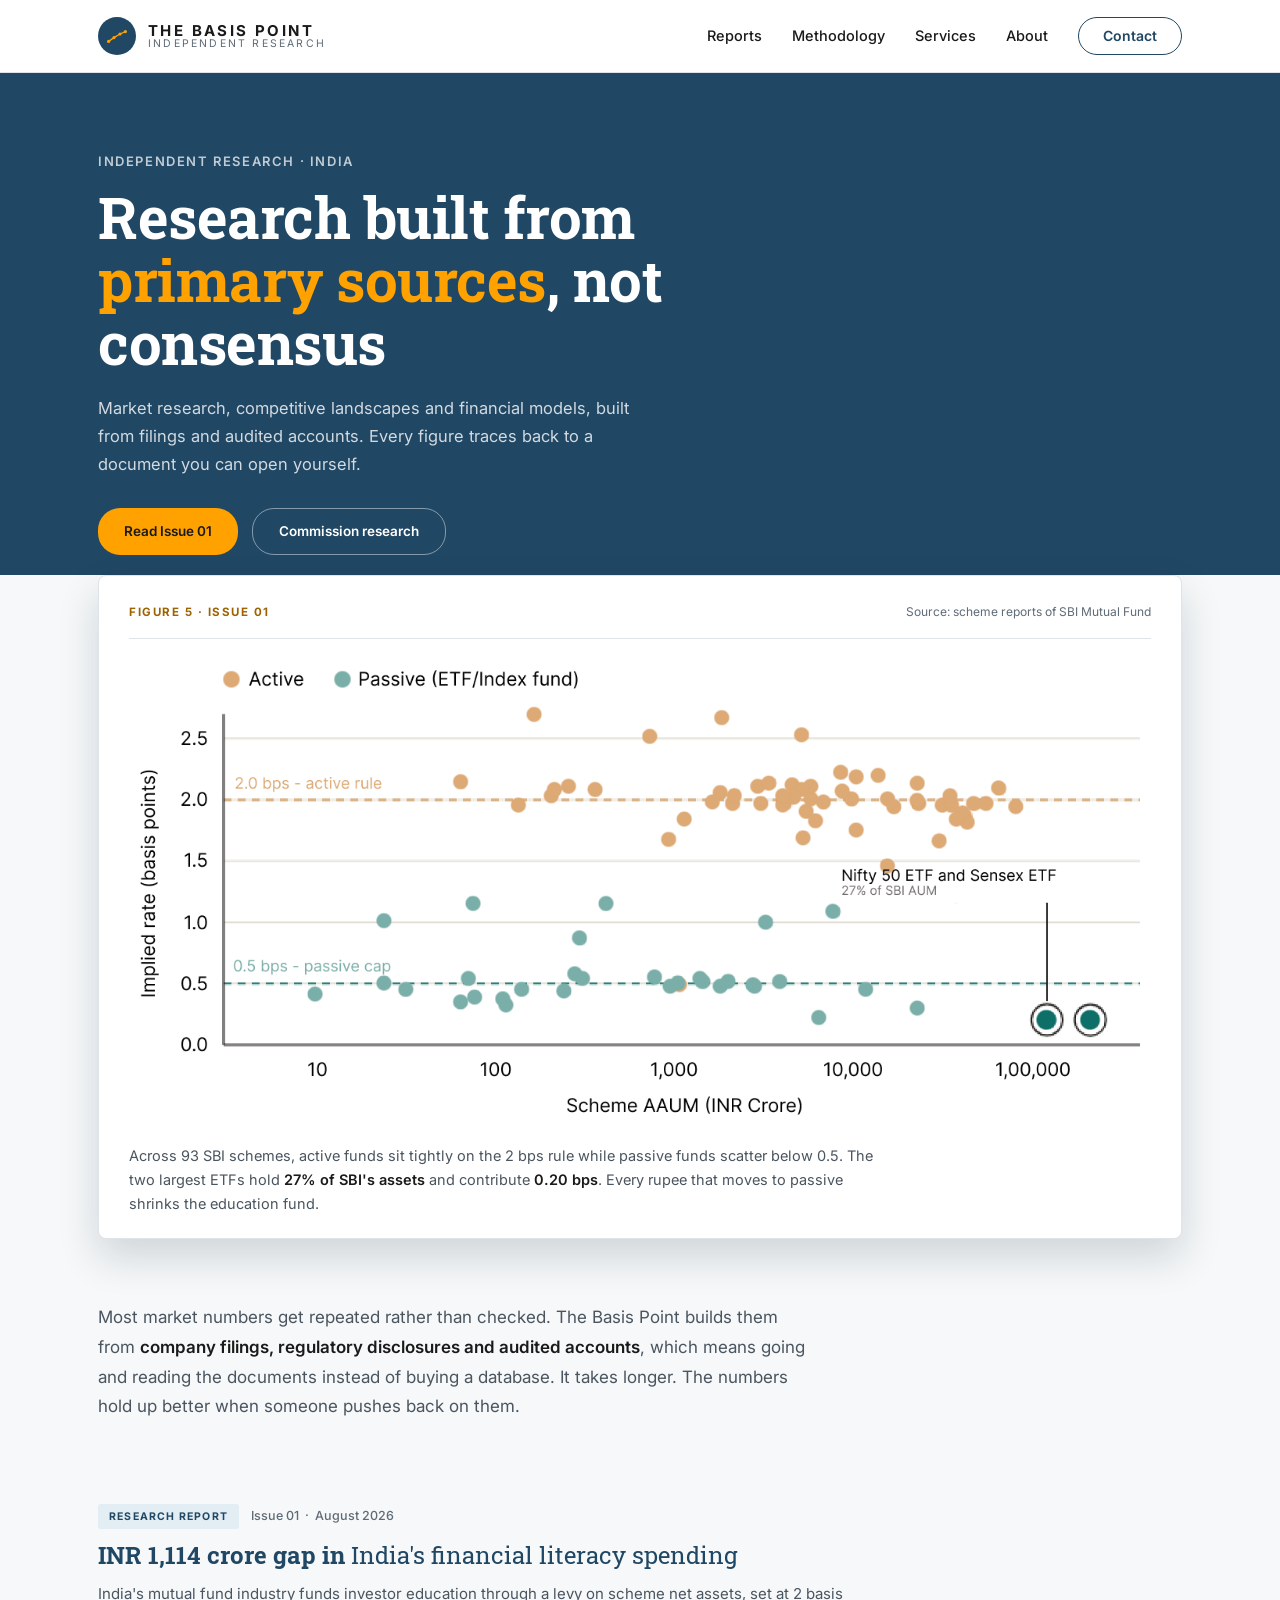
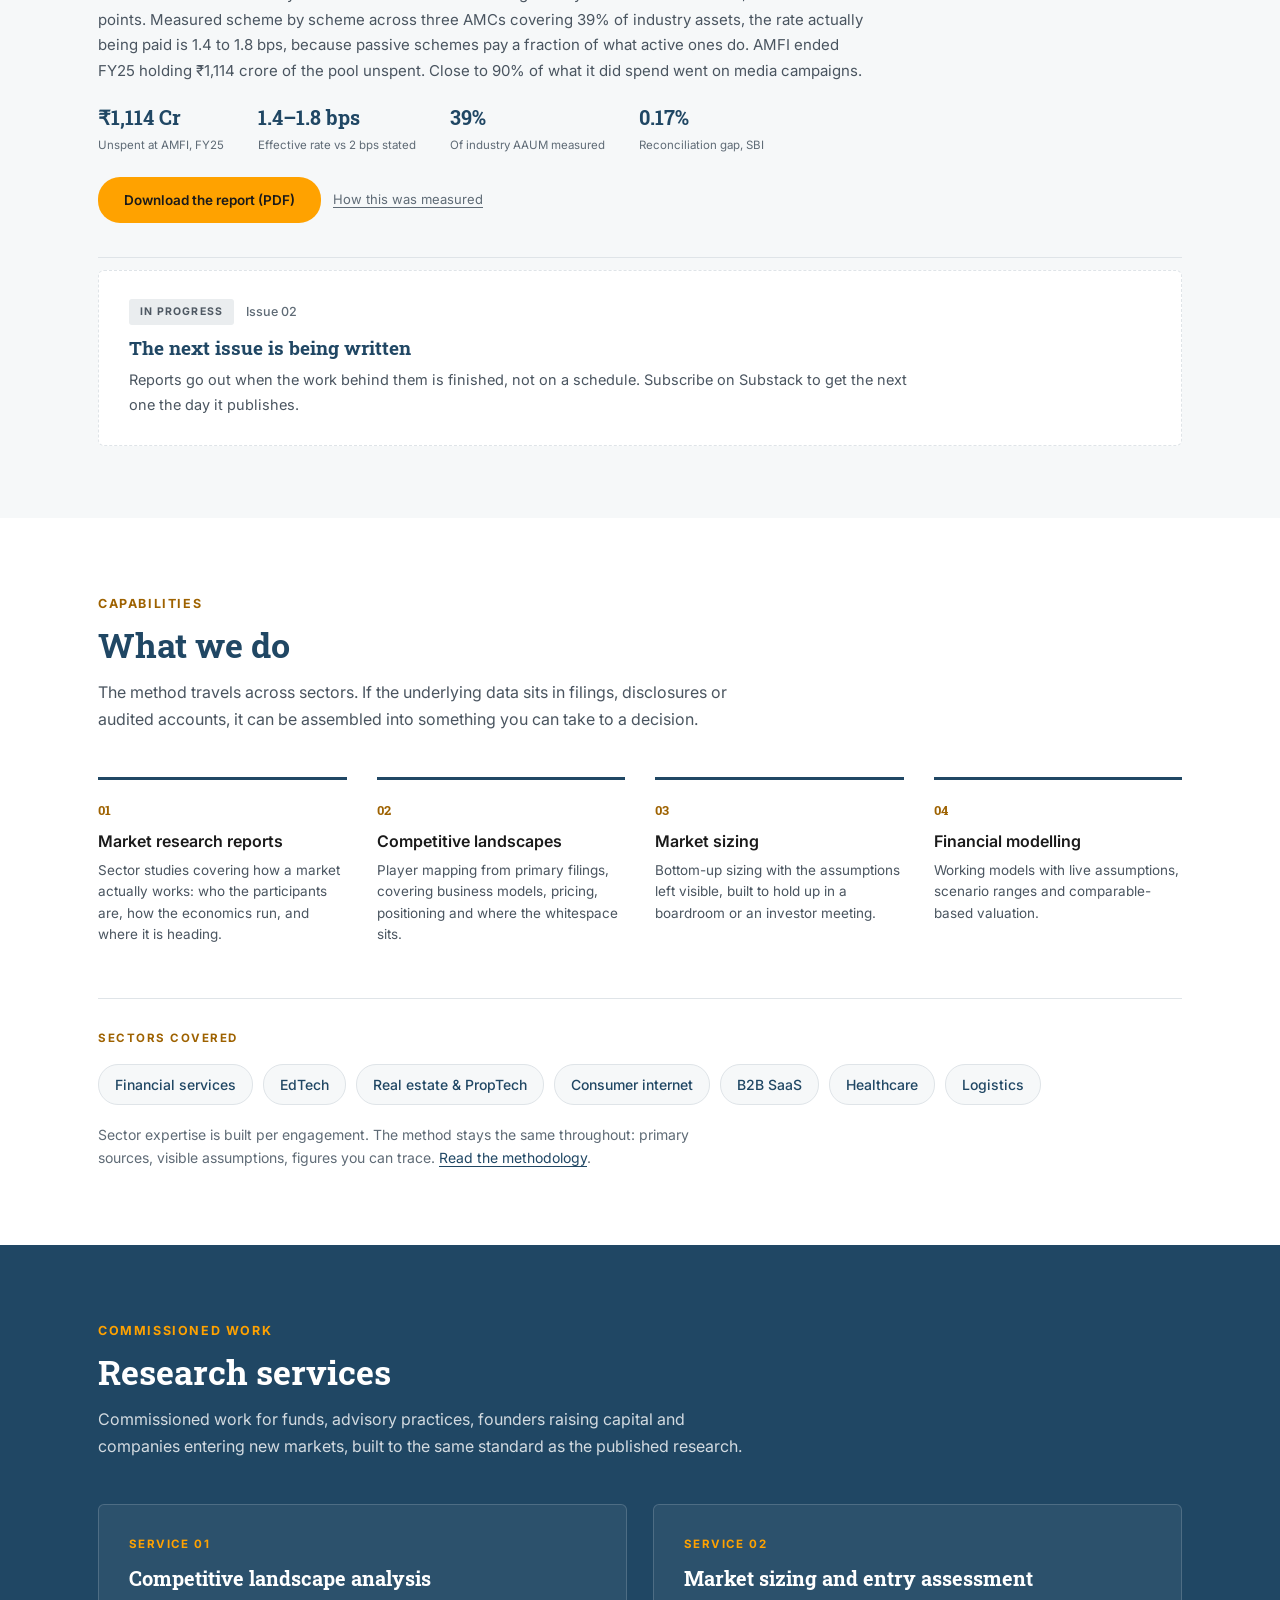
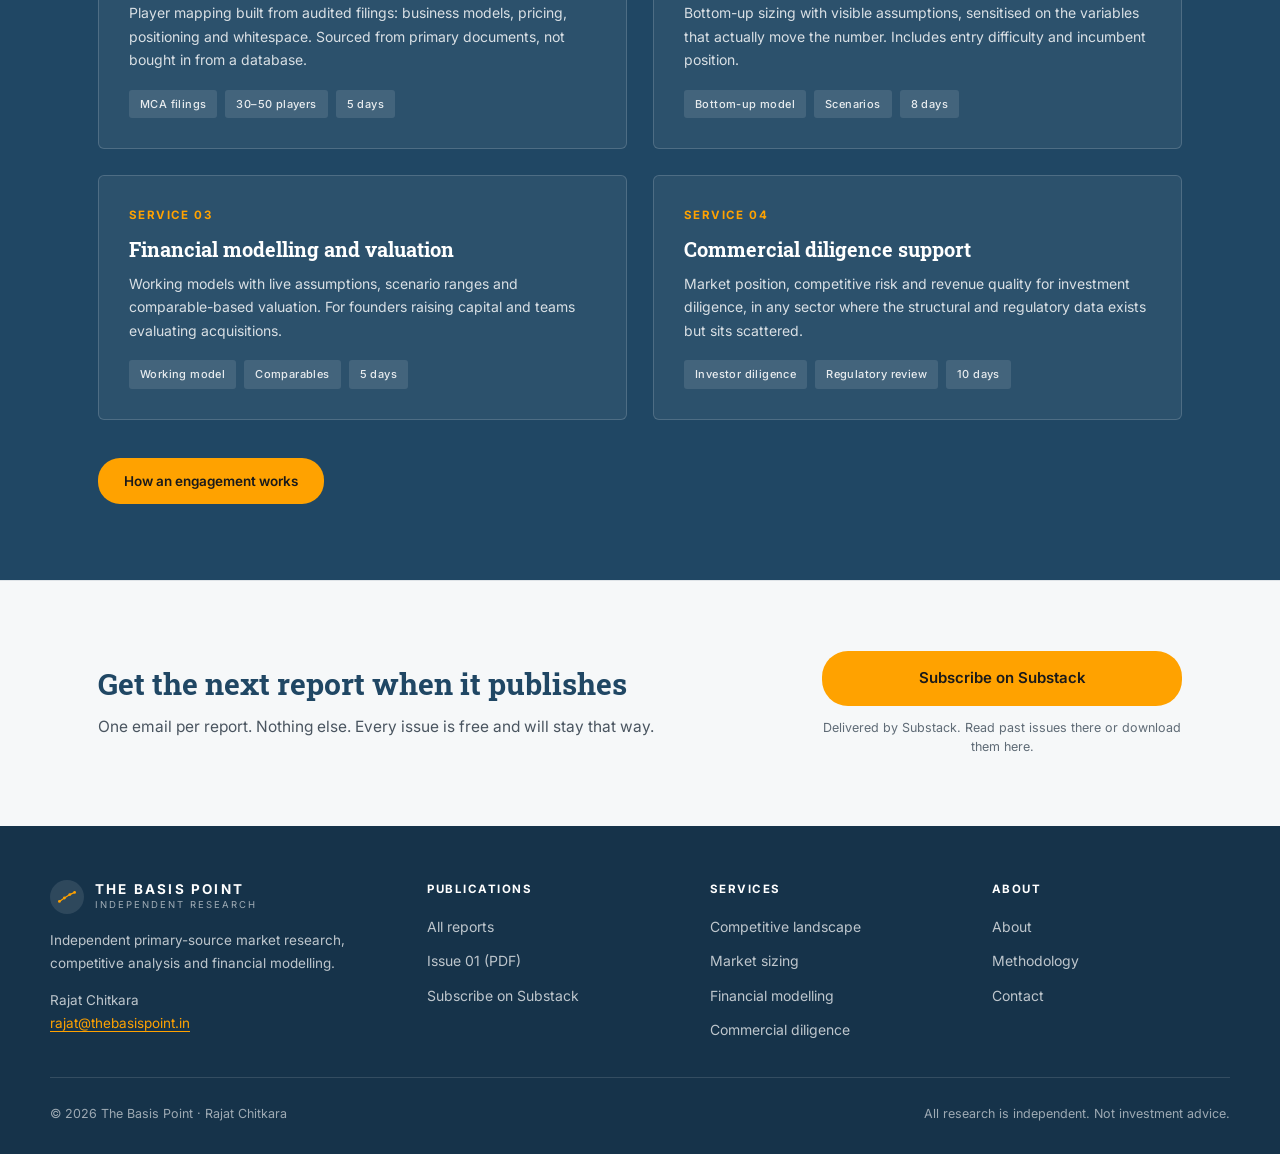
==== index.html @ 5ffddc2a "Lead with Figure 5, switch to rajat@, rewrite copy in a plainer voice Hero figure. Replaces the circ" ====
<!DOCTYPE html>
<html lang="en">
<head>
<meta charset="UTF-8">
<meta name="viewport" content="width=device-width, initial-scale=1.0">
<title>The Basis Point — Independent Market Research</title>
<meta name="description" content="Independent market research, competitive landscapes, market sizing and financial models built from company filings, regulatory disclosures and audited accounts, not syndicated databases.">
<link rel="canonical" href="https://thebasispoint.in/">

<!-- Open Graph / social preview -->
<meta property="og:type" content="website">
<meta property="og:site_name" content="The Basis Point">
<meta property="og:url" content="https://thebasispoint.in/">
<meta property="og:title" content="The Basis Point — Independent Market Research">
<meta property="og:description" content="Research built from primary sources, not consensus. Every figure traceable to a source document you can open yourself.">
<meta property="og:image" content="https://thebasispoint.in/assets/img/og-cover.png">
<meta property="og:image:width" content="1200">
<meta property="og:image:height" content="630">
<meta name="twitter:card" content="summary_large_image">
<meta name="twitter:title" content="The Basis Point — Independent Market Research">
<meta name="twitter:description" content="Research built from primary sources, not consensus.">
<meta name="twitter:image" content="https://thebasispoint.in/assets/img/og-cover.png">
<meta name="theme-color" content="#204764">

<link rel="icon" href="assets/img/favicon.svg" type="image/svg+xml">
<link rel="preconnect" href="https://fonts.googleapis.com">
<link rel="preconnect" href="https://fonts.gstatic.com" crossorigin>
<link href="https://fonts.googleapis.com/css2?family=Inter:wght@400;500;600;700&family=Roboto+Slab:wght@400;500;700&display=swap" rel="stylesheet">
<link rel="stylesheet" href="assets/css/site.css">
<noscript><style>
@media(max-width:820px){
  .nav-in{height:auto;flex-wrap:wrap;padding-top:10px;padding-bottom:10px}
  .nav-toggle{display:none}
  .nav-links{display:flex;position:static;width:100%;box-shadow:none;border-bottom:none;padding:4px 0 0}
}
</style></noscript>

<script type="application/ld+json">
{
  "@context": "https://schema.org",
  "@type": "Organization",
  "name": "The Basis Point",
  "url": "https://thebasispoint.in/",
  "logo": "https://thebasispoint.in/assets/img/favicon.svg",
  "description": "Independent primary-source market research, competitive analysis and financial modelling.",
  "email": "rajat@thebasispoint.in",
  "founder": { "@type": "Person", "name": "Rajat Chitkara" },
  "areaServed": "IN"
}
</script>
</head>
<body>

<a class="skip" href="#main">Skip to content</a>

<!-- ═══ NAV ═══ -->
<nav class="nav">
  <div class="nav-in">
    <a href="index.html" class="logo" aria-label="The Basis Point — home">
      <span class="logo-mark">
        <svg width="20" height="13" viewBox="0 0 20 13" aria-hidden="true" focusable="false">
          <circle cx="1.6" cy="11.4" r="1.6" fill="#FFA200"/>
          <circle cx="7" cy="7.6" r="1.6" fill="#FFA200"/>
          <circle cx="13" cy="4" r="1.6" fill="#FFA200"/>
          <circle cx="18.4" cy="1.6" r="1.6" fill="#FFA200"/>
          <path d="M1.6 11.4 L7 7.6 L13 4 L18.4 1.6" fill="none" stroke="#FFA200" stroke-width="1.3" stroke-linecap="round"/>
        </svg>
      </span>
      <span class="logo-txt">
        <span class="logo-t1">THE BASIS POINT</span>
        <span class="logo-t2">INDEPENDENT RESEARCH</span>
      </span>
    </a>
    <button class="nav-toggle" type="button" aria-expanded="false" aria-controls="nav-links">
      <span></span><span class="sr-only">Menu</span>
    </button>
    <div class="nav-links" id="nav-links">
      <a href="reports/">Reports</a>
      <a href="methodology.html">Methodology</a>
      <a href="services.html">Services</a>
      <a href="about.html">About</a>
      <a class="btn-contact" href="mailto:rajat@thebasispoint.in?subject=Enquiry%20—%20The%20Basis%20Point">Contact</a>
    </div>
  </div>
</nav>

<main id="main">

<!-- ═══ HERO ═══ -->
<section class="hero">
  <div class="hero-in">
    <div class="hero-copy">
      <p class="hero-kicker">Independent Research &middot; India</p>
      <h1 class="hero-h1">Research built from <span class="amber">primary sources</span>, not consensus</h1>
      <p class="hero-sub">
        Market research, competitive landscapes and financial models, built from filings and
        audited accounts. Every figure traces back to a document you can open yourself.
      </p>
      <div class="hero-cta">
        <a class="btn-amber" href="reports/">Read Issue 01</a>
        <a class="btn-ghost" href="services.html">Commission research</a>
      </div>
    </div>
  </div>
</section>

<!-- ═══ HERO FIGURE — Figure 5 from Issue 01 ═══ -->
<section class="hero-fig">
  <div class="hero-fig-in">
    <figure class="figcard">
      <div class="figcard-top">
        <span class="figcard-lbl">Figure 5 &middot; Issue 01</span>
        <span class="figcard-src">Source: scheme reports of SBI Mutual Fund</span>
      </div>
      <div class="figcard-img">
        <img src="assets/img/fig-active-vs-passive.png"
             alt="Scatter plot of 93 SBI schemes. Active funds cluster on the 2 basis point rule. Passive funds sit below 0.5, and the two largest ETFs sit near 0.2."
             width="1307" height="598" loading="eager">
      </div>
      <p class="figcard-hint">Scroll the chart sideways to see all 93 schemes.</p>
      <figcaption class="figcard-cap">
        Across 93 SBI schemes, active funds sit tightly on the 2 bps rule while passive funds
        scatter below 0.5. The two largest ETFs hold <strong>27% of SBI's assets</strong> and
        contribute <strong>0.20 bps</strong>. Every rupee that moves to passive shrinks the
        education fund.
      </figcaption>
    </figure>
  </div>
</section>

<!-- ═══ INTRO ═══ -->
<section class="intro">
  <div class="wrap">
    <p class="intro-p">
      Most market numbers get repeated rather than checked. The Basis Point builds them from
      <strong>company filings, regulatory disclosures and audited accounts</strong>, which means
      going and reading the documents instead of buying a database. It takes longer. The numbers
      hold up better when someone pushes back on them.
    </p>
  </div>
</section>

<!-- ═══ PUBLICATIONS ═══ -->
<section class="pubs" id="reports">
  <div class="wrap">

    <article class="pub">
      <div class="pub-meta">
        <span class="pill pill-report">RESEARCH REPORT</span>
        <span class="pub-date">Issue 01 &nbsp;·&nbsp; August 2026</span>
      </div>
      <h2 class="pub-h">INR 1,114 crore gap in <span class="light">India's financial literacy spending</span></h2>
      <p class="pub-p">
        India's mutual fund industry funds investor education through a levy on scheme net assets,
        set at 2 basis points. Measured scheme by scheme across three AMCs covering 39% of industry
        assets, the rate actually being paid is 1.4 to 1.8 bps, because passive schemes pay a
        fraction of what active ones do. AMFI ended FY25 holding ₹1,114 crore of the pool unspent.
        Close to 90% of what it did spend went on media campaigns.
      </p>
      <div class="pub-stats">
        <div class="ps"><span class="ps-v">₹1,114 Cr</span><span class="ps-l">Unspent at AMFI, FY25</span></div>
        <div class="ps"><span class="ps-v">1.4–1.8 bps</span><span class="ps-l">Effective rate vs 2 bps stated</span></div>
        <div class="ps"><span class="ps-v">39%</span><span class="ps-l">Of industry AAUM measured</span></div>
        <div class="ps"><span class="ps-v">0.17%</span><span class="ps-l">Reconciliation gap, SBI</span></div>
      </div>
      <div class="pub-actions">
        <a class="btn-amber" href="reports/issue-01-financial-literacy-gap.pdf" download>Download the report (PDF)</a>
        <a class="pub-note" href="methodology.html" style="text-decoration:underline;text-underline-offset:3px">How this was measured</a>
      </div>
    </article>

    <div class="pub-next">
      <div class="pub-meta">
        <span class="pill pill-soon">IN PROGRESS</span>
        <span class="pub-date">Issue 02</span>
      </div>
      <h2 class="pub-h">The next issue is being written</h2>
      <p class="pub-p">
        Reports go out when the work behind them is finished, not on a schedule.
        Subscribe on Substack to get the next one the day it publishes.
      </p>
    </div>

  </div>
</section>

<!-- ═══ WHAT WE DO ═══ -->
<section class="expertise" id="expertise">
  <div class="sec-head">
    <p class="sec-kicker">Capabilities</p>
    <h2 class="sec-h2">What we do</h2>
    <p class="sec-sub">
      The method travels across sectors. If the underlying data sits in filings, disclosures or
      audited accounts, it can be assembled into something you can take to a decision.
    </p>
  </div>
  <div class="exp-grid">
    <div class="exp">
      <p class="exp-n">01</p>
      <h3 class="exp-h">Market research reports</h3>
      <p class="exp-p">Sector studies covering how a market actually works: who the participants are, how the economics run, and where it is heading.</p>
    </div>
    <div class="exp">
      <p class="exp-n">02</p>
      <h3 class="exp-h">Competitive landscapes</h3>
      <p class="exp-p">Player mapping from primary filings, covering business models, pricing, positioning and where the whitespace sits.</p>
    </div>
    <div class="exp">
      <p class="exp-n">03</p>
      <h3 class="exp-h">Market sizing</h3>
      <p class="exp-p">Bottom-up sizing with the assumptions left visible, built to hold up in a boardroom or an investor meeting.</p>
    </div>
    <div class="exp">
      <p class="exp-n">04</p>
      <h3 class="exp-h">Financial modelling</h3>
      <p class="exp-p">Working models with live assumptions, scenario ranges and comparable-based valuation.</p>
    </div>
  </div>

  <div class="sectors">
    <div class="sectors-in">
      <p class="sectors-lbl">Sectors covered</p>
      <div class="sectors-list">
        <span>Financial services</span>
        <span>EdTech</span>
        <span>Real estate &amp; PropTech</span>
        <span>Consumer internet</span>
        <span>B2B SaaS</span>
        <span>Healthcare</span>
        <span>Logistics</span>
      </div>
      <p class="sectors-note">
        Sector expertise is built per engagement. The method stays the same throughout:
        primary sources, visible assumptions, figures you can trace.
        <a href="methodology.html" style="color:var(--navy);text-decoration:underline;text-underline-offset:3px">Read the methodology</a>.
      </p>
    </div>
  </div>
</section>

<!-- ═══ SERVICES ═══ -->
<section class="services" id="services">
  <div class="sec-head">
    <p class="sec-kicker">Commissioned Work</p>
    <h2 class="sec-h2">Research services</h2>
    <p class="sec-sub">
      Commissioned work for funds, advisory practices, founders raising capital and companies
      entering new markets, built to the same standard as the published research.
    </p>
  </div>
  <div class="srv-grid">

    <div class="srv">
      <p class="srv-n">SERVICE 01</p>
      <h3 class="srv-h">Competitive landscape analysis</h3>
      <p class="srv-p">Player mapping built from audited filings: business models, pricing, positioning and whitespace. Sourced from primary documents, not bought in from a database.</p>
      <div class="srv-tags"><span class="stag">MCA filings</span><span class="stag">30–50 players</span><span class="stag">5 days</span></div>
    </div>

    <div class="srv">
      <p class="srv-n">SERVICE 02</p>
      <h3 class="srv-h">Market sizing and entry assessment</h3>
      <p class="srv-p">Bottom-up sizing with visible assumptions, sensitised on the variables that actually move the number. Includes entry difficulty and incumbent position.</p>
      <div class="srv-tags"><span class="stag">Bottom-up model</span><span class="stag">Scenarios</span><span class="stag">8 days</span></div>
    </div>

    <div class="srv">
      <p class="srv-n">SERVICE 03</p>
      <h3 class="srv-h">Financial modelling and valuation</h3>
      <p class="srv-p">Working models with live assumptions, scenario ranges and comparable-based valuation. For founders raising capital and teams evaluating acquisitions.</p>
      <div class="srv-tags"><span class="stag">Working model</span><span class="stag">Comparables</span><span class="stag">5 days</span></div>
    </div>

    <div class="srv">
      <p class="srv-n">SERVICE 04</p>
      <h3 class="srv-h">Commercial diligence support</h3>
      <p class="srv-p">Market position, competitive risk and revenue quality for investment diligence, in any sector where the structural and regulatory data exists but sits scattered.</p>
      <div class="srv-tags"><span class="stag">Investor diligence</span><span class="stag">Regulatory review</span><span class="stag">10 days</span></div>
    </div>

  </div>
  <div class="sec-head" style="margin-top:38px">
    <a class="btn-amber" href="services.html">How an engagement works</a>
  </div>
</section>

<!-- ═══ CTA ═══ -->
<section class="cta" id="subscribe">
  <div class="cta-in">
    <div>
      <h2 class="cta-h">Get the next report when it publishes</h2>
      <p class="cta-p">
        One email per report. Nothing else. Every issue is free and will stay that way.
      </p>
    </div>
    <div class="cta-box">
      <a class="btn-amber" href="https://substack.com/@rajat426302" target="_blank" rel="noopener">Subscribe on Substack</a>
      <p class="cta-note">Delivered by Substack. Read past issues there or download them here.</p>
    </div>
  </div>
</section>

</main>

<!-- ═══ FOOTER ═══ -->
<footer>
  <div class="ft-in">
    <div class="ft-top">
      <div>
        <div class="ft-logo">
          <span class="ft-mark">
            <svg width="18" height="12" viewBox="0 0 18 12" aria-hidden="true" focusable="false">
              <circle cx="1.4" cy="10.4" r="1.4" fill="#FFA200"/>
              <circle cx="6.4" cy="7" r="1.4" fill="#FFA200"/>
              <circle cx="11.8" cy="3.6" r="1.4" fill="#FFA200"/>
              <circle cx="16.6" cy="1.4" r="1.4" fill="#FFA200"/>
              <path d="M1.4 10.4 L6.4 7 L11.8 3.6 L16.6 1.4" fill="none" stroke="#FFA200" stroke-width="1.2" stroke-linecap="round"/>
            </svg>
          </span>
          <span>
            <span class="ft-t1">THE BASIS POINT</span>
            <span class="ft-t2">INDEPENDENT RESEARCH</span>
          </span>
        </div>
        <p class="ft-desc">
          Independent primary-source market research, competitive analysis
          and financial modelling.
        </p>
        <p class="ft-mail">
          Rajat Chitkara<br>
          <a href="mailto:rajat@thebasispoint.in">rajat@thebasispoint.in</a>
        </p>
      </div>
      <div>
        <p class="ft-ch">PUBLICATIONS</p>
        <div class="ft-links">
          <a href="reports/">All reports</a>
          <a href="reports/issue-01-financial-literacy-gap.pdf">Issue 01 (PDF)</a>
          <a href="https://substack.com/@rajat426302" target="_blank" rel="noopener">Subscribe on Substack</a>
        </div>
      </div>
      <div>
        <p class="ft-ch">SERVICES</p>
        <div class="ft-links">
          <a href="services.html#competitive-landscape">Competitive landscape</a>
          <a href="services.html#market-sizing">Market sizing</a>
          <a href="services.html#financial-modelling">Financial modelling</a>
          <a href="services.html#commercial-diligence">Commercial diligence</a>
        </div>
      </div>
      <div>
        <p class="ft-ch">ABOUT</p>
        <div class="ft-links">
          <a href="about.html">About</a>
          <a href="methodology.html">Methodology</a>
          <a href="mailto:rajat@thebasispoint.in">Contact</a>
        </div>
      </div>
    </div>
    <div class="ft-bot">
      <span>© 2026 The Basis Point · Rajat Chitkara</span>
      <span>All research is independent. Not investment advice.</span>
    </div>
  </div>
</footer>

<script src="assets/js/site.js" defer></script>
</body>
</html>
---- assets/css/site.css ----
/* ═══════════════════════════════════════════════════════════
   THE BASIS POINT — site stylesheet
   Shared by every page. No build step: edit this file directly.
   ═══════════════════════════════════════════════════════════ */

*,*::before,*::after{box-sizing:border-box;margin:0;padding:0}

:root{
  --navy:#204764;
  --navy-dark:#16334A;
  --amber:#FFA200;              /* fills and large marks only — fails AA as text on white */
  --amber-h:#E89200;
  --amber-text:#9E6200;         /* amber-on-white TEXT — 5.0:1 on #FFF, 4.7:1 on offwhite.
                                   #FFA200 is only 2.0:1 as text and must never be used on light. */
  --offwhite:#F6F8F9;
  --white:#FFFFFF;
  --ink:#1A1A1A;
  --body:#4A5560;
  --muted:#5F6B76;              /* 5.6:1 on #FFF */
  --rule:#DFE4E8;
  --ok:#1B7A4B;
  --sans:'Inter',-apple-system,BlinkMacSystemFont,'Segoe UI',Arial,sans-serif;
  --slab:'Roboto Slab',Georgia,'Times New Roman',serif;
  --max:1180px;
  --pad:48px;
  --nav-h:72px;
}

html{font-size:16px;-webkit-font-smoothing:antialiased;scroll-behavior:smooth}
body{font-family:var(--sans);color:var(--body);background:var(--white);line-height:1.65}
a{color:inherit;text-decoration:none}
img{display:block;max-width:100%}

/* Anchor targets must clear the sticky nav */
[id]{scroll-margin-top:calc(var(--nav-h) + 16px)}

/* One global focus treatment — keyboard navigation must always be visible */
:focus-visible{outline:2px solid var(--amber-text);outline-offset:3px;border-radius:2px}

/* Skip link */
.skip{position:absolute;left:-9999px;top:0;z-index:400;background:var(--navy);color:#fff;
  padding:12px 20px;font-size:14px;font-weight:600}
.skip:focus{left:0}

.sr-only{position:absolute;width:1px;height:1px;padding:0;margin:-1px;overflow:hidden;
  clip:rect(0,0,0,0);white-space:nowrap;border:0}

@media(prefers-reduced-motion:reduce){
  html{scroll-behavior:auto}
  *,*::before,*::after{animation-duration:.01ms!important;transition-duration:.01ms!important}
}

/* Shared container */
.wrap{max-width:var(--max);margin:0 auto;padding:0 var(--pad)}

/* ═══ NAV ═══ */
.nav{background:var(--white);border-bottom:1px solid var(--rule);position:sticky;top:0;z-index:200}
.nav-in{max-width:var(--max);margin:0 auto;padding:0 var(--pad);height:var(--nav-h);
  display:flex;align-items:center;justify-content:space-between;gap:20px}
.logo{display:flex;align-items:center;gap:12px}
.logo-mark{width:38px;height:38px;border-radius:50%;background:var(--navy);
  display:flex;align-items:center;justify-content:center;flex-shrink:0}
.logo-txt{line-height:1.05}
.logo-t1{font-family:var(--sans);font-size:15px;font-weight:700;letter-spacing:2.4px;color:var(--ink);
  display:block}
.logo-t2{font-family:var(--sans);font-size:10.5px;font-weight:400;letter-spacing:2.2px;color:var(--muted);
  display:block}
.nav-links{display:flex;align-items:center;gap:30px}
/* :not(.btn-contact) matters — Contact is an <a> too, and this selector would
   otherwise outrank .btn-contact and strip its padding, colour and hover. */
.nav-links>a:not(.btn-contact){font-size:14.5px;font-weight:500;color:var(--ink);
  padding:8px 0;transition:color .15s;position:relative;white-space:nowrap}
.nav-links>a:not(.btn-contact):hover{color:var(--navy)}
.nav-links>a:not(.btn-contact)[aria-current="page"]{color:var(--navy)}
.nav-links>a:not(.btn-contact)[aria-current="page"]::after{content:"";position:absolute;
  left:0;right:0;bottom:0;height:2px;background:var(--amber)}
.btn-contact{display:inline-flex;align-items:center;justify-content:center;
  border:1.5px solid var(--navy);color:var(--navy);font-size:14px;font-weight:600;
  line-height:1.2;padding:10px 24px;border-radius:999px;background:transparent;cursor:pointer;
  font-family:var(--sans);transition:background .15s,color .15s;
  white-space:nowrap;flex-shrink:0}
.btn-contact:hover{background:var(--navy);color:#fff}

/* Hamburger — hidden above 820px */
.nav-toggle{display:none;width:44px;height:44px;border:1px solid var(--rule);border-radius:6px;
  background:#fff;cursor:pointer;align-items:center;justify-content:center;flex-shrink:0}
/* :not(.sr-only) matters — the button also holds a visually-hidden "Menu" label.
   Unscoped, this rule forces position:relative on it, which disables .sr-only's
   clip and renders the label as a stray third bar. */
.nav-toggle span:not(.sr-only){display:block;width:19px;height:2px;background:var(--ink);
  position:relative}
.nav-toggle span:not(.sr-only)::before,.nav-toggle span:not(.sr-only)::after{content:"";
  position:absolute;left:0;width:19px;height:2px;background:var(--ink);
  transition:transform .18s,top .18s}
.nav-toggle span:not(.sr-only)::before{top:-6px}
.nav-toggle span:not(.sr-only)::after{top:6px}
.nav-toggle[aria-expanded="true"] span:not(.sr-only){background:transparent}
.nav-toggle[aria-expanded="true"] span:not(.sr-only)::before{top:0;transform:rotate(45deg)}
.nav-toggle[aria-expanded="true"] span:not(.sr-only)::after{top:0;transform:rotate(-45deg)}

/* ═══ HERO ═══
   The hero carries the headline only. The chart below it is a real figure
   from Issue 01, so it gets a figure's treatment rather than decoration:
   full width, captioned, sourced. The card is pulled up into the navy band
   so the two read as one unit. */
.hero{background:var(--navy);position:relative;padding-bottom:110px}
.hero-in{max-width:var(--max);margin:0 auto;padding:0 var(--pad)}
.hero-copy{max-width:720px;padding:78px 0 0}
.hero-kicker{font-size:13px;font-weight:600;letter-spacing:1.6px;color:rgba(255,255,255,.72);
  margin-bottom:14px;text-transform:uppercase}
.hero-h1{font-family:var(--slab);font-size:clamp(34px,4.6vw,58px);font-weight:700;
  color:#fff;line-height:1.08;letter-spacing:-.5px}
.hero-h1 .amber{color:var(--amber)}
.hero-sub{font-size:16.5px;line-height:1.7;color:rgba(255,255,255,.8);margin-top:20px;max-width:560px}
.hero-cta{display:flex;flex-wrap:wrap;gap:14px;margin-top:30px}

/* ═══ HERO FIGURE ═══ */
.hero-fig{background:var(--offwhite);position:relative}
.hero-fig-in{max-width:var(--max);margin:0 auto;padding:0 var(--pad)}
.figcard{background:var(--white);border:1px solid var(--rule);border-radius:8px;
  padding:26px 30px 22px;margin-top:-90px;box-shadow:0 18px 40px rgba(11,32,48,.16)}
.figcard-top{display:flex;align-items:baseline;justify-content:space-between;
  gap:16px;flex-wrap:wrap;margin-bottom:16px}
.figcard-lbl{font-size:11.5px;font-weight:700;letter-spacing:1.5px;
  color:var(--amber-text);text-transform:uppercase}
.figcard-src{font-size:12px;color:var(--muted)}
.figcard-img{border-top:1px solid var(--rule);padding-top:20px;overflow-x:auto}
.figcard-img img{width:100%;min-width:520px;height:auto}
.figcard-cap{font-size:14.5px;line-height:1.65;color:var(--body);
  margin-top:18px;max-width:760px}
.figcard-cap strong{color:var(--ink);font-weight:600}
/* The chart keeps a 520px min-width and scrolls inside its own box, so the
   page never scrolls sideways. Tell small screens that it scrolls. */
.figcard-hint{display:none;font-size:12px;color:var(--muted);margin-top:10px}

/* ═══ BUTTONS ═══ */
.btn-amber{background:var(--amber);color:var(--ink);font-size:13.5px;font-weight:600;
  padding:12px 26px;border:none;border-radius:22px;cursor:pointer;font-family:var(--sans);
  transition:background .15s;display:inline-block;text-align:center}
.btn-amber:hover{background:var(--amber-h)}
.btn-ghost{display:inline-block;border:1.5px solid rgba(255,255,255,.45);color:#fff;font-size:13.5px;
  font-weight:600;padding:11px 26px;border-radius:22px;background:transparent;
  transition:background .15s,border-color .15s;text-align:center}
.btn-ghost:hover{background:rgba(255,255,255,.12);border-color:#fff}
.btn-navy{display:inline-block;background:var(--navy);color:#fff;font-size:13.5px;font-weight:600;
  padding:12px 26px;border-radius:22px;transition:background .15s;text-align:center}
.btn-navy:hover{background:var(--navy-dark)}

/* ═══ INTRO ═══ */
.intro{background:var(--offwhite);padding:64px 0 20px}
.intro-p{font-size:17px;line-height:1.75;color:var(--body);max-width:720px}
.intro-p strong{color:var(--ink);font-weight:600}

/* ═══ PAGE HEADER (inner pages) ═══ */
.page-head{background:var(--navy);padding:64px 0 58px;color:#fff}
.page-head .sec-kicker{color:var(--amber)}
.page-head h1{font-family:var(--slab);font-size:clamp(30px,3.6vw,42px);font-weight:700;
  color:#fff;line-height:1.15;margin-bottom:14px}
.page-head p{font-size:16.5px;line-height:1.72;color:rgba(255,255,255,.8);max-width:660px}

/* ═══ PUBLICATIONS ═══ */
.pubs{background:var(--offwhite);padding:28px 0 72px}
.pub{padding:34px 0;border-bottom:1px solid var(--rule)}
.pub:last-child{border-bottom:none}
.pub-meta{display:flex;align-items:center;gap:12px;flex-wrap:wrap;margin-bottom:11px}
.pill{font-size:10.5px;font-weight:700;letter-spacing:1.2px;padding:4px 11px;border-radius:3px}
.pill-report{background:#E3EDF4;color:var(--navy)}
.pill-blog{background:#FFF1DB;color:#8A5700}
.pill-soon{background:#EAEDEF;color:#4E5862}
.pub-date{font-size:12.5px;color:var(--muted);font-weight:500}
.pub-h{font-family:var(--slab);font-size:24px;font-weight:700;color:var(--navy);
  line-height:1.28;margin-bottom:10px}
.pub-h .light{font-weight:400}
.pub-p{font-size:15px;line-height:1.7;color:var(--body);max-width:780px;margin-bottom:18px}
.pub-stats{display:flex;gap:34px;flex-wrap:wrap;margin-bottom:22px}
.ps{display:flex;flex-direction:column;gap:2px}
.ps-v{font-family:var(--slab);font-size:20px;font-weight:700;color:var(--navy)}
.ps-l{font-size:11.5px;color:var(--muted)}
.pub-actions{display:flex;flex-wrap:wrap;gap:12px;align-items:center}
.pub-note{font-size:13px;color:var(--muted)}
/* Issue not yet published — bordered, full contrast, not dimmed */
.pub-next{border:1px dashed var(--rule);border-radius:6px;background:var(--white);
  padding:28px 30px;margin-top:12px}
.pub-next .pub-h{font-size:19px;margin-bottom:8px}
.pub-next .pub-p{margin-bottom:0;font-size:14.5px}

/* ═══ SECTION HEAD ═══ */
.sec-head{max-width:var(--max);margin:0 auto;padding:0 var(--pad)}
.sec-kicker{font-size:12.5px;font-weight:700;letter-spacing:1.6px;color:var(--amber-text);
  text-transform:uppercase;margin-bottom:10px}
.sec-h2{font-family:var(--slab);font-size:clamp(26px,3vw,34px);font-weight:700;color:var(--navy);
  line-height:1.18;margin-bottom:14px}
.sec-sub{font-size:16px;color:var(--body);max-width:660px;line-height:1.7}

/* ═══ EXPERTISE GRID ═══ */
.expertise{background:var(--white);padding:76px 0}
.exp-grid{max-width:var(--max);margin:44px auto 0;padding:0 var(--pad);
  display:grid;grid-template-columns:repeat(4,1fr);gap:30px}
.exp{border-top:3px solid var(--navy);padding-top:20px}
.exp-n{font-family:var(--slab);font-size:13px;font-weight:700;color:var(--amber-text);margin-bottom:9px}
.exp-h{font-size:16px;font-weight:600;color:var(--ink);margin-bottom:8px;line-height:1.3}
.exp-p{font-size:13.5px;color:var(--body);line-height:1.6}

/* ═══ SERVICES ═══ */
.services{background:var(--navy);padding:76px 0;color:#fff}
.services .sec-kicker{color:var(--amber)}
.services .sec-h2{color:#fff}
.services .sec-sub{color:rgba(255,255,255,.8)}
.srv-grid{max-width:var(--max);margin:44px auto 0;padding:0 var(--pad);
  display:grid;grid-template-columns:repeat(2,1fr);gap:26px}
.srv{background:rgba(255,255,255,.055);border:1px solid rgba(255,255,255,.16);
  border-radius:6px;padding:30px;transition:background .18s,border-color .18s}
.srv:hover{background:rgba(255,255,255,.09);border-color:rgba(255,255,255,.3)}
.srv-n{font-size:11.5px;font-weight:700;letter-spacing:1.4px;color:var(--amber);margin-bottom:12px}
.srv-h{font-family:var(--slab);font-size:20px;font-weight:700;color:#fff;margin-bottom:10px;line-height:1.25}
.srv-p{font-size:14px;line-height:1.68;color:rgba(255,255,255,.82);margin-bottom:18px}
.srv-tags{display:flex;flex-wrap:wrap;gap:8px}
.stag{font-size:11px;font-weight:500;letter-spacing:.4px;padding:5px 11px;border-radius:3px;
  background:rgba(255,255,255,.11);color:rgba(255,255,255,.88)}

/* ═══ PROSE (about / methodology) ═══ */
.prose{background:var(--white);padding:70px 0}
.prose-in{max-width:760px;margin:0 auto;padding:0 var(--pad)}
.prose h2{font-family:var(--slab);font-size:26px;font-weight:700;color:var(--navy);
  line-height:1.25;margin:44px 0 14px}
.prose h2:first-child{margin-top:0}
.prose h3{font-family:var(--sans);font-size:17px;font-weight:600;color:var(--ink);margin:28px 0 10px}
.prose p{font-size:16px;line-height:1.78;color:var(--body);margin-bottom:16px}
.prose p strong{color:var(--ink);font-weight:600}
.prose ul,.prose ol{margin:0 0 18px 22px}
.prose li{font-size:16px;line-height:1.75;color:var(--body);margin-bottom:9px}
.prose a:not(.btn-amber):not(.btn-navy){color:var(--navy);text-decoration:underline;
  text-underline-offset:3px;text-decoration-thickness:1px}
.prose a:not(.btn-amber):not(.btn-navy):hover{color:var(--amber-text)}
.callout{background:var(--offwhite);border-left:3px solid var(--amber);border-radius:0 5px 5px 0;
  padding:22px 26px;margin:26px 0}
.callout p{margin-bottom:0;font-size:15.5px}
.callout p+p{margin-top:12px}

/* ═══ NUMBERED PROCESS ═══ */
.steps{background:var(--offwhite);padding:70px 0}
.steps-grid{max-width:var(--max);margin:40px auto 0;padding:0 var(--pad);
  display:grid;grid-template-columns:repeat(5,1fr);gap:24px}
.step{background:#fff;border:1px solid var(--rule);border-radius:6px;padding:24px 22px}
.step-n{width:30px;height:30px;border-radius:50%;background:var(--navy);color:#fff;
  font-family:var(--slab);font-size:13px;font-weight:700;
  display:flex;align-items:center;justify-content:center;margin-bottom:14px}
.step-h{font-size:15px;font-weight:600;color:var(--ink);margin-bottom:7px;line-height:1.3}
.step-p{font-size:13.5px;color:var(--body);line-height:1.6}

/* ═══ SECTORS STRIP ═══ */
.sectors{max-width:var(--max);margin:52px auto 0;padding:0 var(--pad)}
.sectors-in{border-top:1px solid var(--rule);padding-top:30px}
.sectors-lbl{font-size:11.5px;font-weight:700;letter-spacing:1.5px;color:var(--amber-text);
  text-transform:uppercase;margin-bottom:16px}
.sectors-list{display:flex;flex-wrap:wrap;gap:10px;margin-bottom:18px}
.sectors-list span{font-size:14px;font-weight:500;color:var(--navy);
  background:var(--offwhite);border:1px solid var(--rule);padding:8px 16px;border-radius:20px}
.sectors-note{font-size:14px;color:var(--muted);line-height:1.65;max-width:600px}

/* ═══ CTA BAND ═══ */
.cta{background:var(--offwhite);padding:70px 0;border-top:1px solid var(--rule)}
.cta-in{max-width:var(--max);margin:0 auto;padding:0 var(--pad);
  display:grid;grid-template-columns:1fr 360px;gap:70px;align-items:center}
.cta-h{font-family:var(--slab);font-size:clamp(24px,2.6vw,30px);font-weight:700;color:var(--navy);
  line-height:1.2;margin-bottom:12px}
.cta-p{font-size:15.5px;color:var(--body);line-height:1.7}
.cta-box{display:flex;flex-direction:column;gap:12px;align-items:stretch}
.cta-box .btn-amber{padding:15px 26px;font-size:15px;border-radius:26px}
.cta-note{font-size:12.5px;color:var(--muted);text-align:center;line-height:1.55}

/* ═══ FOOTER ═══ */
footer{background:var(--navy-dark);color:rgba(255,255,255,.72);padding:54px var(--pad) 30px}
.ft-in{max-width:var(--max);margin:0 auto}
.ft-top{display:grid;grid-template-columns:1.4fr 1fr 1fr 1fr;gap:44px;
  padding-bottom:36px;border-bottom:1px solid rgba(255,255,255,.13);margin-bottom:26px}
.ft-logo{display:flex;align-items:center;gap:11px;margin-bottom:15px}
.ft-mark{width:34px;height:34px;border-radius:50%;background:rgba(255,255,255,.1);
  display:flex;align-items:center;justify-content:center;flex-shrink:0}
.ft-t1{font-size:13.5px;font-weight:700;letter-spacing:2.2px;color:#fff;line-height:1.1;display:block}
.ft-t2{font-size:9.5px;letter-spacing:2px;color:rgba(255,255,255,.6);display:block}
.ft-desc{font-size:13.5px;line-height:1.7;max-width:300px}
.ft-mail{margin-top:14px;font-size:13.5px;line-height:1.7}
.ft-mail a{color:var(--amber);text-decoration:underline;text-underline-offset:3px}
.ft-ch{font-size:11.5px;font-weight:700;letter-spacing:1.5px;color:#fff;margin-bottom:16px}
.ft-links{display:flex;flex-direction:column;gap:11px}
.ft-links a{font-size:14px;color:rgba(255,255,255,.72);transition:color .15s}
.ft-links a:hover{color:#fff;text-decoration:underline;text-underline-offset:3px}
.ft-bot{display:flex;justify-content:space-between;flex-wrap:wrap;gap:12px;font-size:12.5px;
  color:rgba(255,255,255,.58)}

/* ═══ 404 ═══ */
.err{padding:110px 0 120px;text-align:center}
.err-code{font-family:var(--slab);font-size:64px;font-weight:700;color:var(--amber);line-height:1}
.err-h{font-family:var(--slab);font-size:28px;font-weight:700;color:var(--navy);margin:14px 0 12px}
.err-p{font-size:16px;color:var(--body);max-width:460px;margin:0 auto 28px;line-height:1.7}
.err-links{display:flex;gap:14px;justify-content:center;flex-wrap:wrap}

/* ═══ RESPONSIVE ═══ */
@media(max-width:1080px){
  .exp-grid{grid-template-columns:1fr 1fr}
  .steps-grid{grid-template-columns:repeat(3,1fr)}
  .ft-top{grid-template-columns:1.3fr 1fr 1fr;gap:34px}
}
@media(max-width:820px){
  :root{--pad:24px;--nav-h:64px}
  .nav-toggle{display:flex}
  /* Panel: links stay in the DOM, so JS-off users still reach them via the open state */
  .nav-links{position:absolute;top:var(--nav-h);left:0;right:0;background:#fff;
    border-bottom:1px solid var(--rule);flex-direction:column;align-items:stretch;gap:0;
    padding:6px var(--pad) 18px;box-shadow:0 12px 24px rgba(22,51,74,.08);display:none}
  .nav-links.open{display:flex}
  .nav-links>a:not(.btn-contact){padding:14px 0;border-bottom:1px solid var(--rule);font-size:16px}
  .nav-links>a:not(.btn-contact)[aria-current="page"]::after{display:none}
  .nav-links .btn-contact{margin-top:16px;padding:14px 24px;font-size:15px;width:100%}
  .hero{padding-bottom:80px}
  .hero-copy{max-width:100%;padding:52px 0 0}
  .figcard{margin-top:-62px;padding:20px 18px 18px;border-radius:6px}
  .figcard-img{padding-top:16px}
  .figcard-cap{font-size:14px}
  .figcard-hint{display:block}
  .exp-grid,.srv-grid,.steps-grid{grid-template-columns:1fr}
  .cta-in{grid-template-columns:1fr;gap:30px}
  .ft-top{grid-template-columns:1fr;gap:32px}
  .pub-stats{gap:22px}
  .prose{padding:52px 0}
  .page-head{padding:46px 0 42px}
}
@media(max-width:420px){
  .pub-stats{gap:18px 26px}
  .hero-cta{flex-direction:column;align-items:stretch}
  .hero-cta a{width:100%}
}

/* ═══ PRINT ═══ */
@media print{
  .nav,.nav-toggle,.cta,.skip{display:none!important}
  body{color:#000;background:#fff}
  .hero,.hero-fig,.services,.page-head,footer{background:#fff!important;color:#000!important}
  .figcard{box-shadow:none!important;margin-top:24px!important}
  .hero-h1,.sec-h2,.srv-h,.page-head h1{color:#000!important}
  .srv-p,.sec-sub,.page-head p,.ft-desc{color:#333!important}
  a[href^="http"]::after{content:" (" attr(href) ")";font-size:11px;color:#555}
}
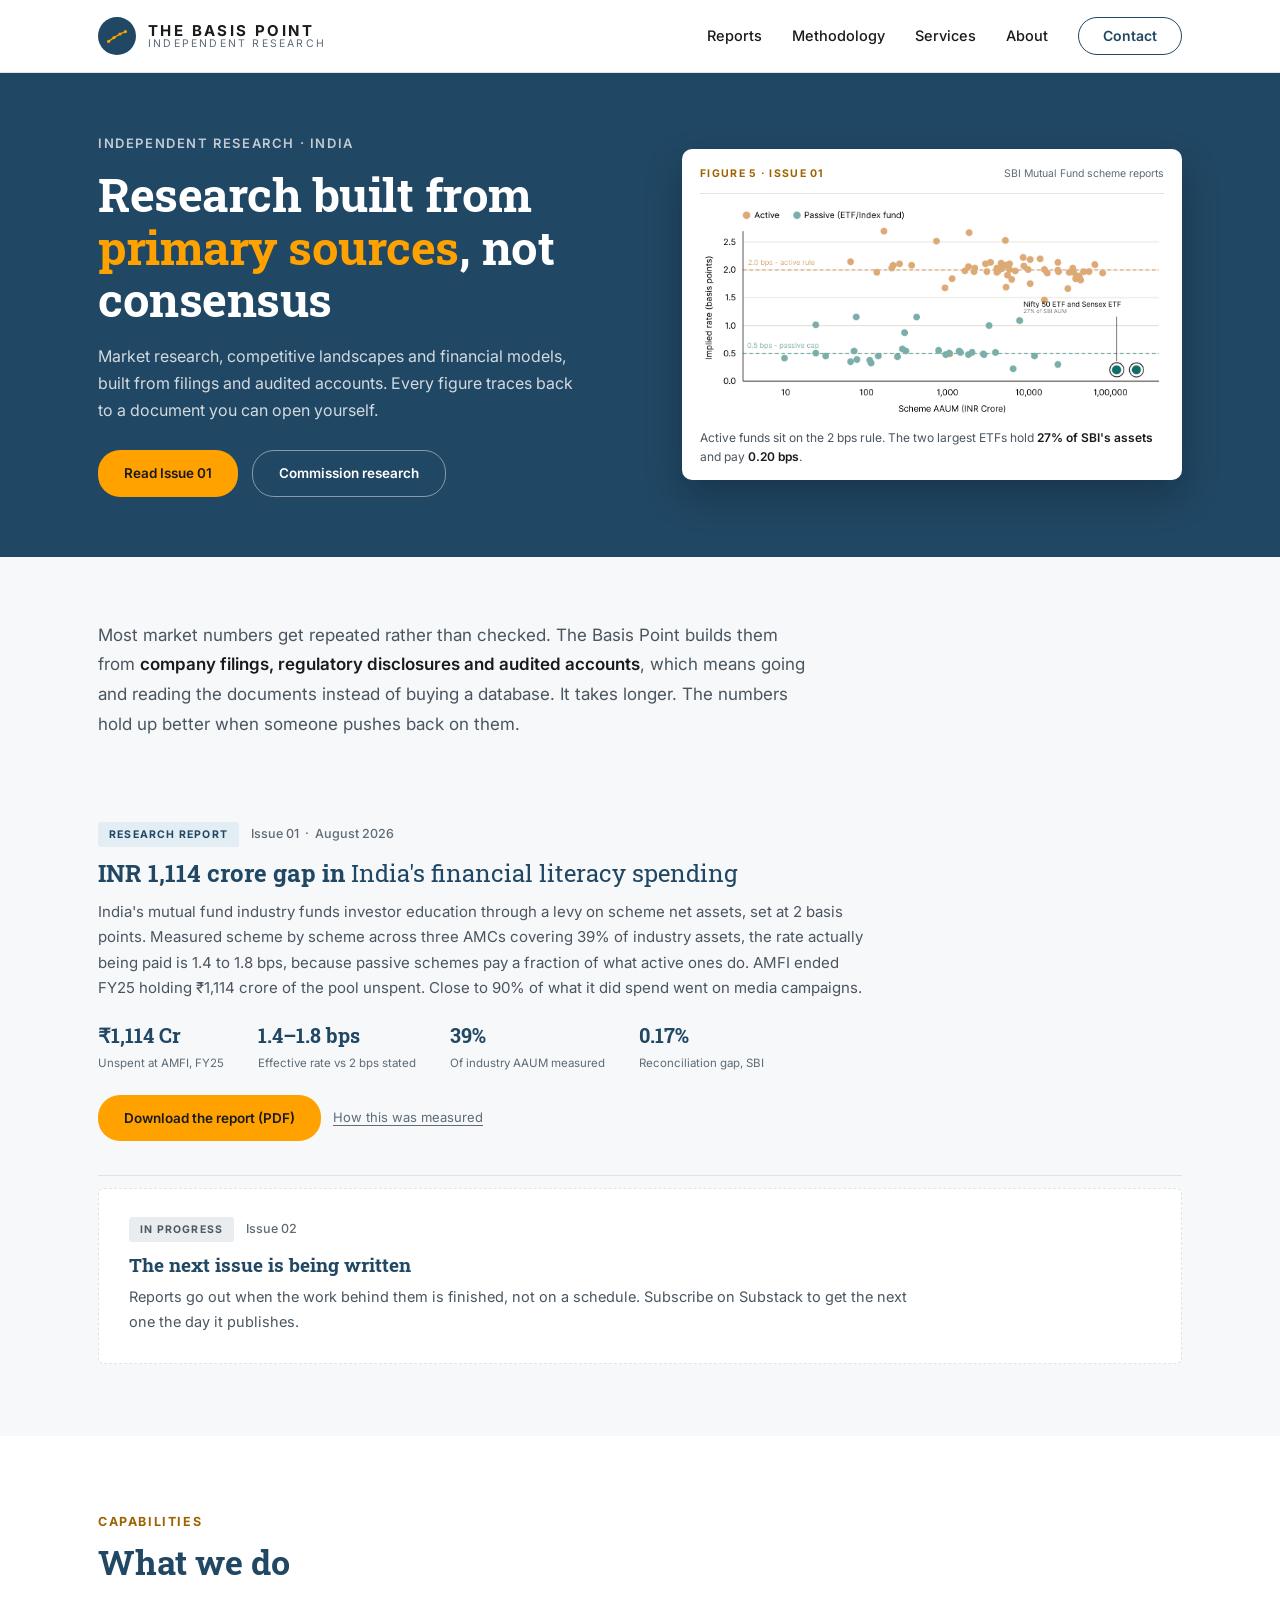
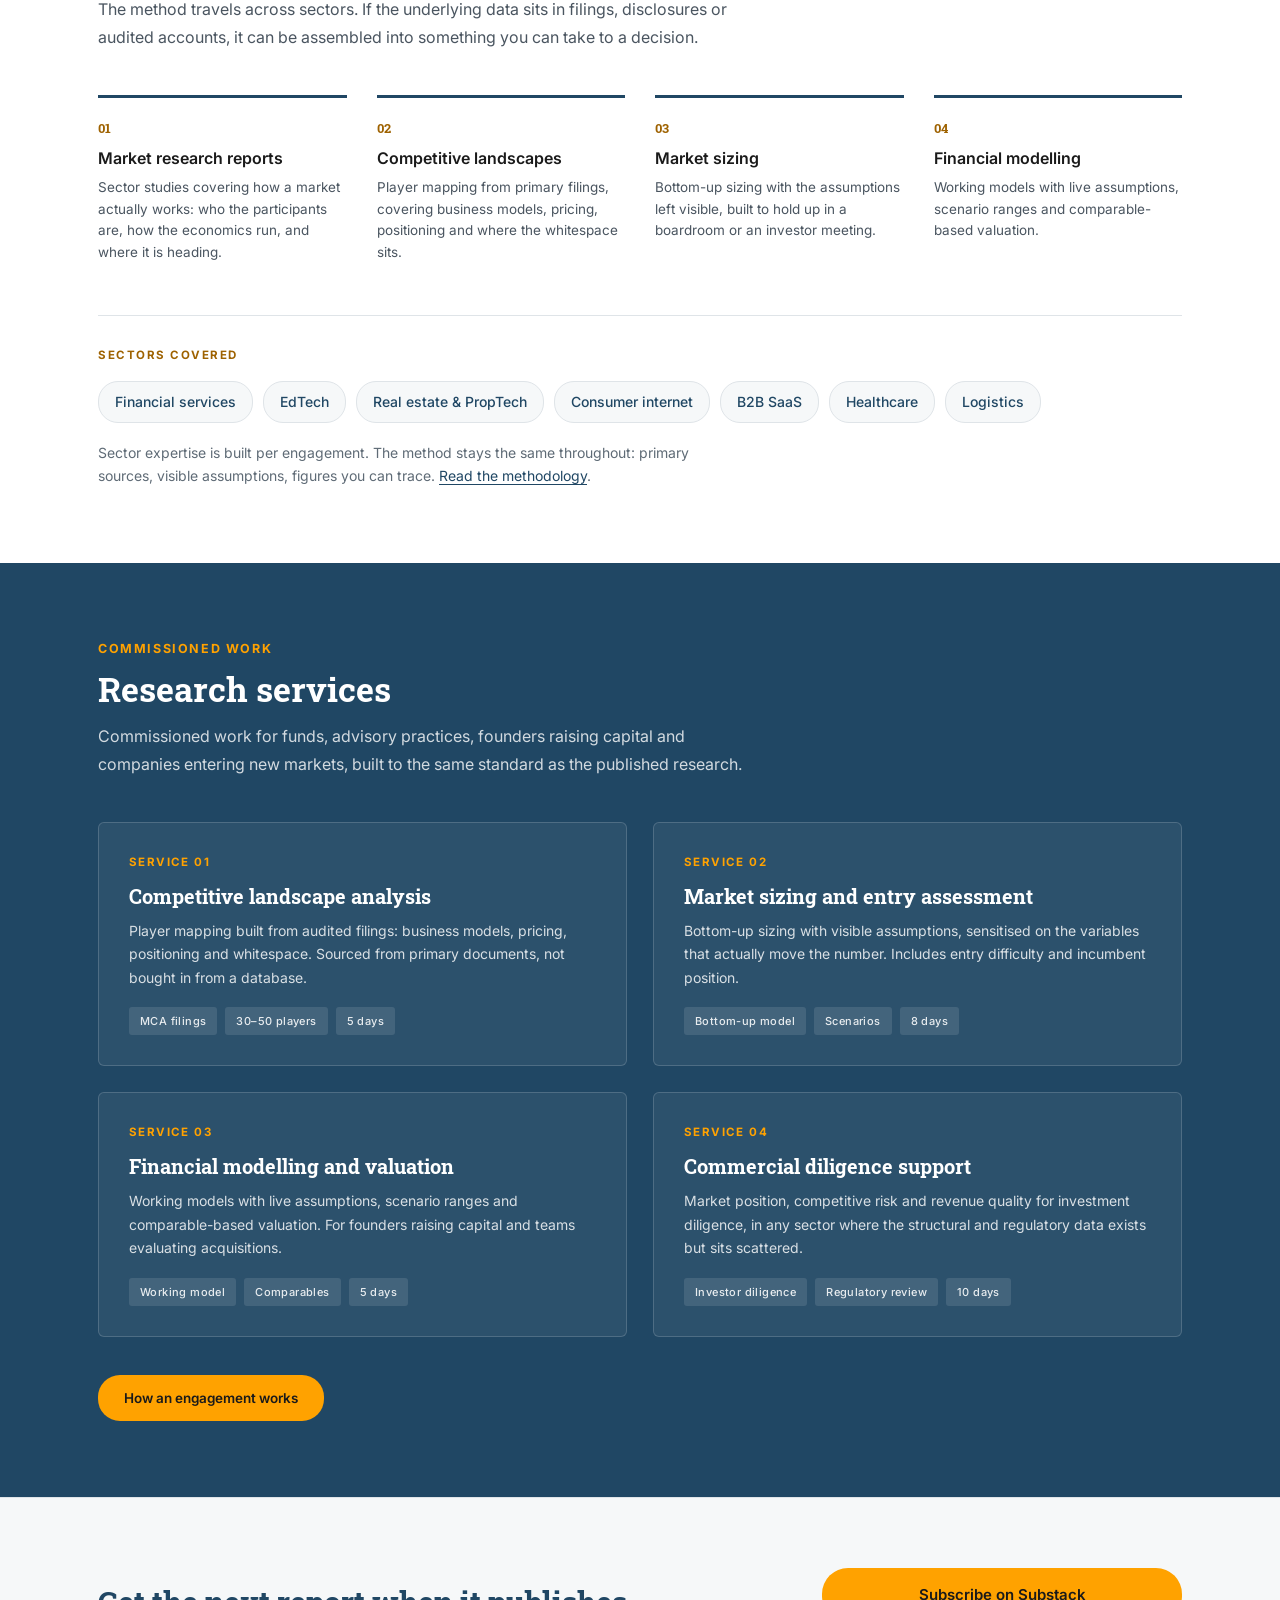
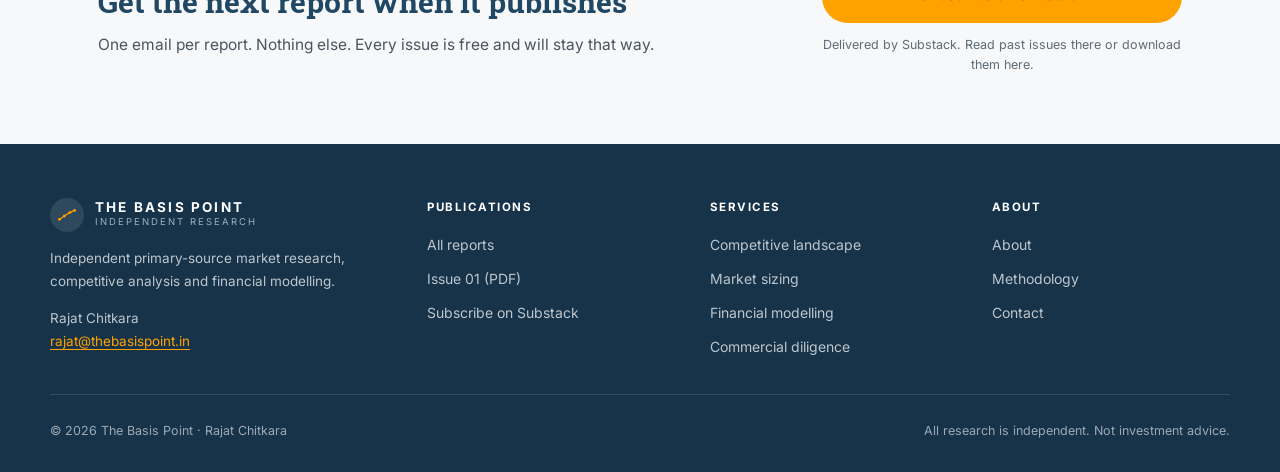
==== commit 4e64ddf2: "Move the figure back inside the hero and cut it down to size The previous layout was wrong. Putting " ====
--- a/index.html
+++ b/index.html
@@ -101,28 +101,20 @@
         <a class="btn-ghost" href="services.html">Commission research</a>
       </div>
     </div>
-  </div>
-</section>
-
-<!-- ═══ HERO FIGURE — Figure 5 from Issue 01 ═══ -->
-<section class="hero-fig">
-  <div class="hero-fig-in">
+
     <figure class="figcard">
       <div class="figcard-top">
         <span class="figcard-lbl">Figure 5 &middot; Issue 01</span>
-        <span class="figcard-src">Source: scheme reports of SBI Mutual Fund</span>
+        <span class="figcard-src">SBI Mutual Fund scheme reports</span>
       </div>
       <div class="figcard-img">
         <img src="assets/img/fig-active-vs-passive.png"
              alt="Scatter plot of 93 SBI schemes. Active funds cluster on the 2 basis point rule. Passive funds sit below 0.5, and the two largest ETFs sit near 0.2."
              width="1307" height="598" loading="eager">
       </div>
-      <p class="figcard-hint">Scroll the chart sideways to see all 93 schemes.</p>
       <figcaption class="figcard-cap">
-        Across 93 SBI schemes, active funds sit tightly on the 2 bps rule while passive funds
-        scatter below 0.5. The two largest ETFs hold <strong>27% of SBI's assets</strong> and
-        contribute <strong>0.20 bps</strong>. Every rupee that moves to passive shrinks the
-        education fund.
+        Active funds sit on the 2 bps rule. The two largest ETFs hold
+        <strong>27% of SBI's assets</strong> and pay <strong>0.20 bps</strong>.
       </figcaption>
     </figure>
   </div>
--- a/assets/css/site.css
+++ b/assets/css/site.css
@@ -99,39 +99,33 @@
 .nav-toggle[aria-expanded="true"] span:not(.sr-only)::after{top:0;transform:rotate(-45deg)}
 
 /* ═══ HERO ═══
-   The hero carries the headline only. The chart below it is a real figure
-   from Issue 01, so it gets a figure's treatment rather than decoration:
-   full width, captioned, sourced. The card is pulled up into the navy band
-   so the two read as one unit. */
-.hero{background:var(--navy);position:relative;padding-bottom:110px}
-.hero-in{max-width:var(--max);margin:0 auto;padding:0 var(--pad)}
-.hero-copy{max-width:720px;padding:78px 0 0}
+   Two columns: headline left, a real figure from Issue 01 right. The figure
+   sits inside the hero at a fixed column width so it stays a supporting
+   element, not a section of its own. */
+.hero{background:var(--navy)}
+.hero-in{max-width:var(--max);margin:0 auto;padding:60px var(--pad);
+  display:grid;grid-template-columns:minmax(0,1fr) 500px;gap:56px;align-items:center}
+.hero-copy{min-width:0}
 .hero-kicker{font-size:13px;font-weight:600;letter-spacing:1.6px;color:rgba(255,255,255,.72);
   margin-bottom:14px;text-transform:uppercase}
-.hero-h1{font-family:var(--slab);font-size:clamp(34px,4.6vw,58px);font-weight:700;
-  color:#fff;line-height:1.08;letter-spacing:-.5px}
+.hero-h1{font-family:var(--slab);font-size:clamp(32px,3.7vw,48px);font-weight:700;
+  color:#fff;line-height:1.1;letter-spacing:-.5px}
 .hero-h1 .amber{color:var(--amber)}
-.hero-sub{font-size:16.5px;line-height:1.7;color:rgba(255,255,255,.8);margin-top:20px;max-width:560px}
-.hero-cta{display:flex;flex-wrap:wrap;gap:14px;margin-top:30px}
-
-/* ═══ HERO FIGURE ═══ */
-.hero-fig{background:var(--offwhite);position:relative}
-.hero-fig-in{max-width:var(--max);margin:0 auto;padding:0 var(--pad)}
-.figcard{background:var(--white);border:1px solid var(--rule);border-radius:8px;
-  padding:26px 30px 22px;margin-top:-90px;box-shadow:0 18px 40px rgba(11,32,48,.16)}
+.hero-sub{font-size:16px;line-height:1.7;color:rgba(255,255,255,.8);margin-top:18px;max-width:480px}
+.hero-cta{display:flex;flex-wrap:wrap;gap:14px;margin-top:26px}
+
+/* Figure card inside the hero */
+.figcard{background:var(--white);border-radius:10px;padding:16px 18px 14px;
+  box-shadow:0 16px 38px rgba(0,0,0,.24);min-width:0}
 .figcard-top{display:flex;align-items:baseline;justify-content:space-between;
-  gap:16px;flex-wrap:wrap;margin-bottom:16px}
-.figcard-lbl{font-size:11.5px;font-weight:700;letter-spacing:1.5px;
+  gap:10px;margin-bottom:10px}
+.figcard-lbl{font-size:10.5px;font-weight:700;letter-spacing:1.3px;
   color:var(--amber-text);text-transform:uppercase}
-.figcard-src{font-size:12px;color:var(--muted)}
-.figcard-img{border-top:1px solid var(--rule);padding-top:20px;overflow-x:auto}
-.figcard-img img{width:100%;min-width:520px;height:auto}
-.figcard-cap{font-size:14.5px;line-height:1.65;color:var(--body);
-  margin-top:18px;max-width:760px}
+.figcard-src{font-size:10.5px;color:var(--muted)}
+.figcard-img{border-top:1px solid var(--rule);padding-top:12px}
+.figcard-img img{width:100%;height:auto}
+.figcard-cap{font-size:12px;line-height:1.55;color:var(--body);margin-top:11px}
 .figcard-cap strong{color:var(--ink);font-weight:600}
-/* The chart keeps a 520px min-width and scrolls inside its own box, so the
-   page never scrolls sideways. Tell small screens that it scrolls. */
-.figcard-hint{display:none;font-size:12px;color:var(--muted);margin-top:10px}
 
 /* ═══ BUTTONS ═══ */
 .btn-amber{background:var(--amber);color:var(--ink);font-size:13.5px;font-weight:600;
@@ -298,6 +292,7 @@
 
 /* ═══ RESPONSIVE ═══ */
 @media(max-width:1080px){
+  .hero-in{grid-template-columns:minmax(0,1fr) 400px;gap:36px}
   .exp-grid{grid-template-columns:1fr 1fr}
   .steps-grid{grid-template-columns:repeat(3,1fr)}
   .ft-top{grid-template-columns:1.3fr 1fr 1fr;gap:34px}
@@ -313,12 +308,8 @@
   .nav-links>a:not(.btn-contact){padding:14px 0;border-bottom:1px solid var(--rule);font-size:16px}
   .nav-links>a:not(.btn-contact)[aria-current="page"]::after{display:none}
   .nav-links .btn-contact{margin-top:16px;padding:14px 24px;font-size:15px;width:100%}
-  .hero{padding-bottom:80px}
-  .hero-copy{max-width:100%;padding:52px 0 0}
-  .figcard{margin-top:-62px;padding:20px 18px 18px;border-radius:6px}
-  .figcard-img{padding-top:16px}
-  .figcard-cap{font-size:14px}
-  .figcard-hint{display:block}
+  .hero-in{grid-template-columns:1fr;gap:32px;padding:44px var(--pad) 48px}
+  .figcard{max-width:520px}
   .exp-grid,.srv-grid,.steps-grid{grid-template-columns:1fr}
   .cta-in{grid-template-columns:1fr;gap:30px}
   .ft-top{grid-template-columns:1fr;gap:32px}
@@ -336,8 +327,8 @@
 @media print{
   .nav,.nav-toggle,.cta,.skip{display:none!important}
   body{color:#000;background:#fff}
-  .hero,.hero-fig,.services,.page-head,footer{background:#fff!important;color:#000!important}
-  .figcard{box-shadow:none!important;margin-top:24px!important}
+  .hero,.services,.page-head,footer{background:#fff!important;color:#000!important}
+  .figcard{box-shadow:none!important;border:1px solid #ccc}
   .hero-h1,.sec-h2,.srv-h,.page-head h1{color:#000!important}
   .srv-p,.sec-sub,.page-head p,.ft-desc{color:#333!important}
   a[href^="http"]::after{content:" (" attr(href) ")";font-size:11px;color:#555}
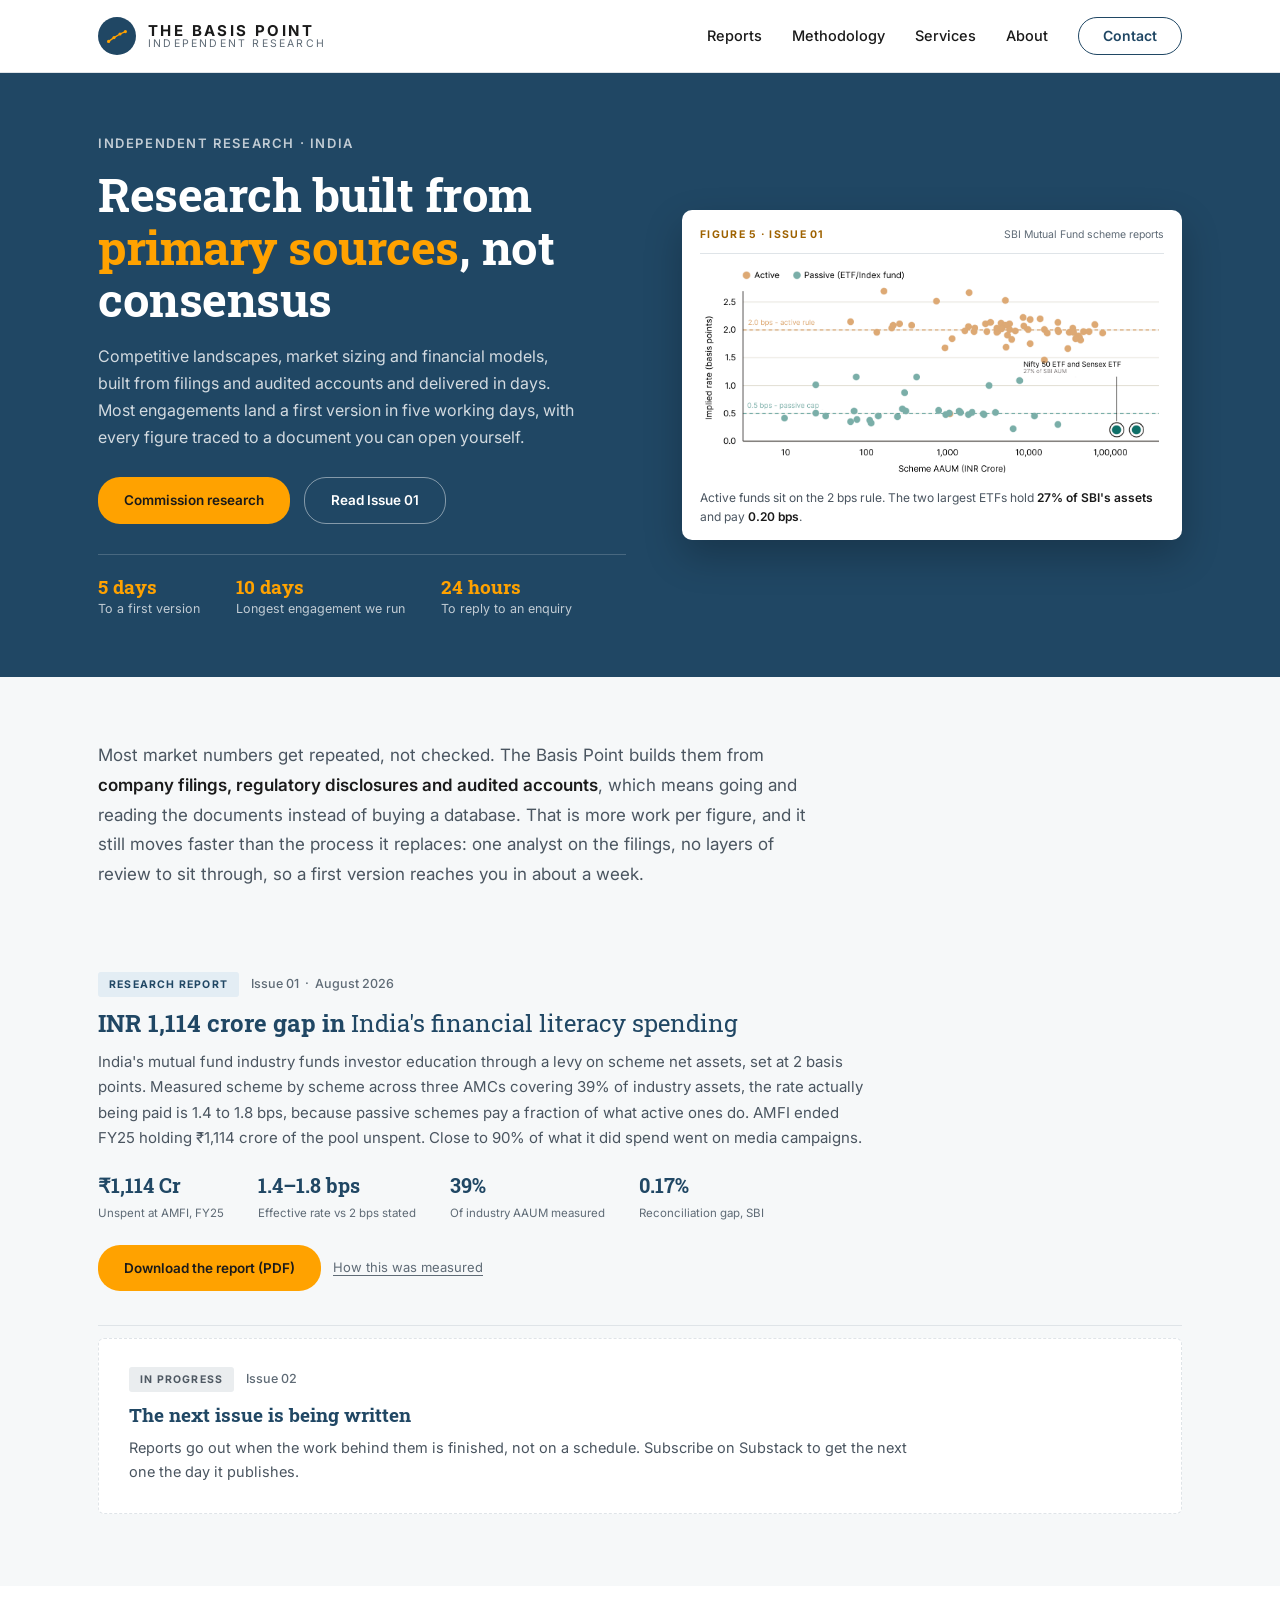
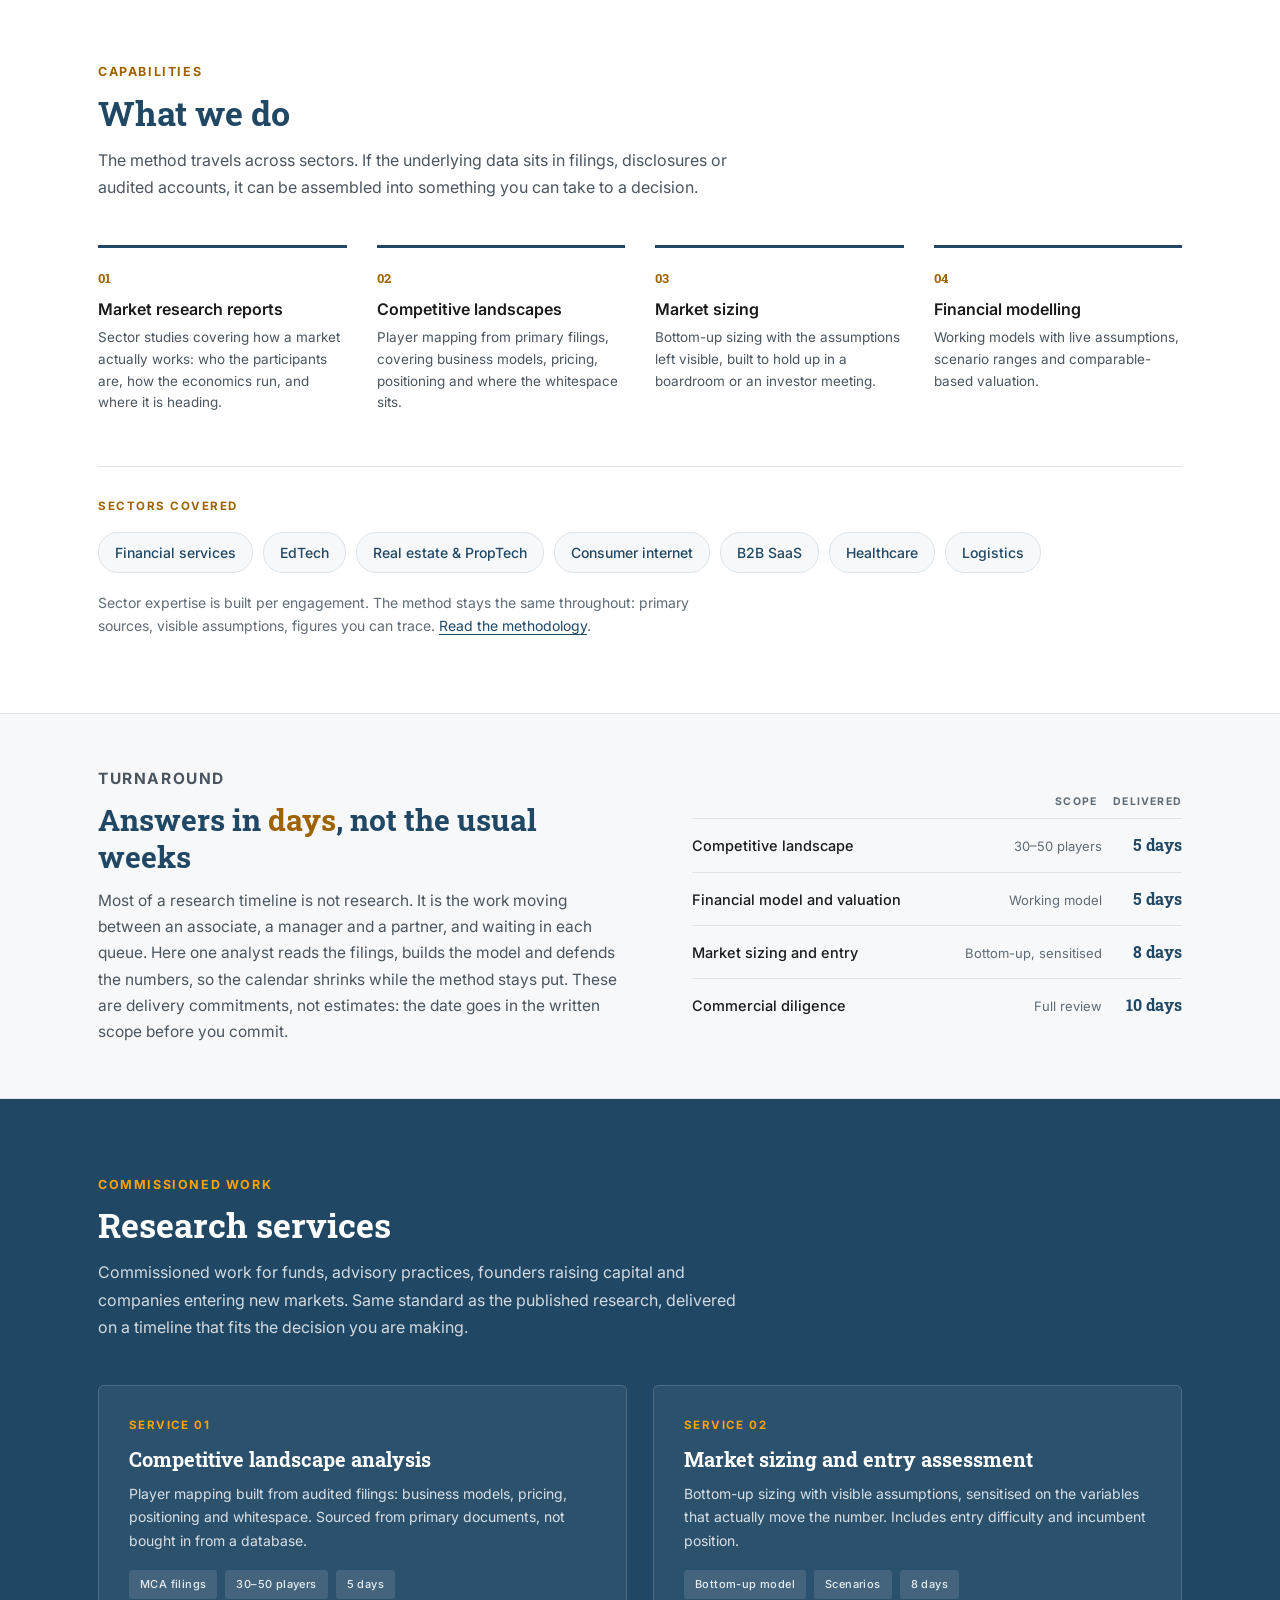
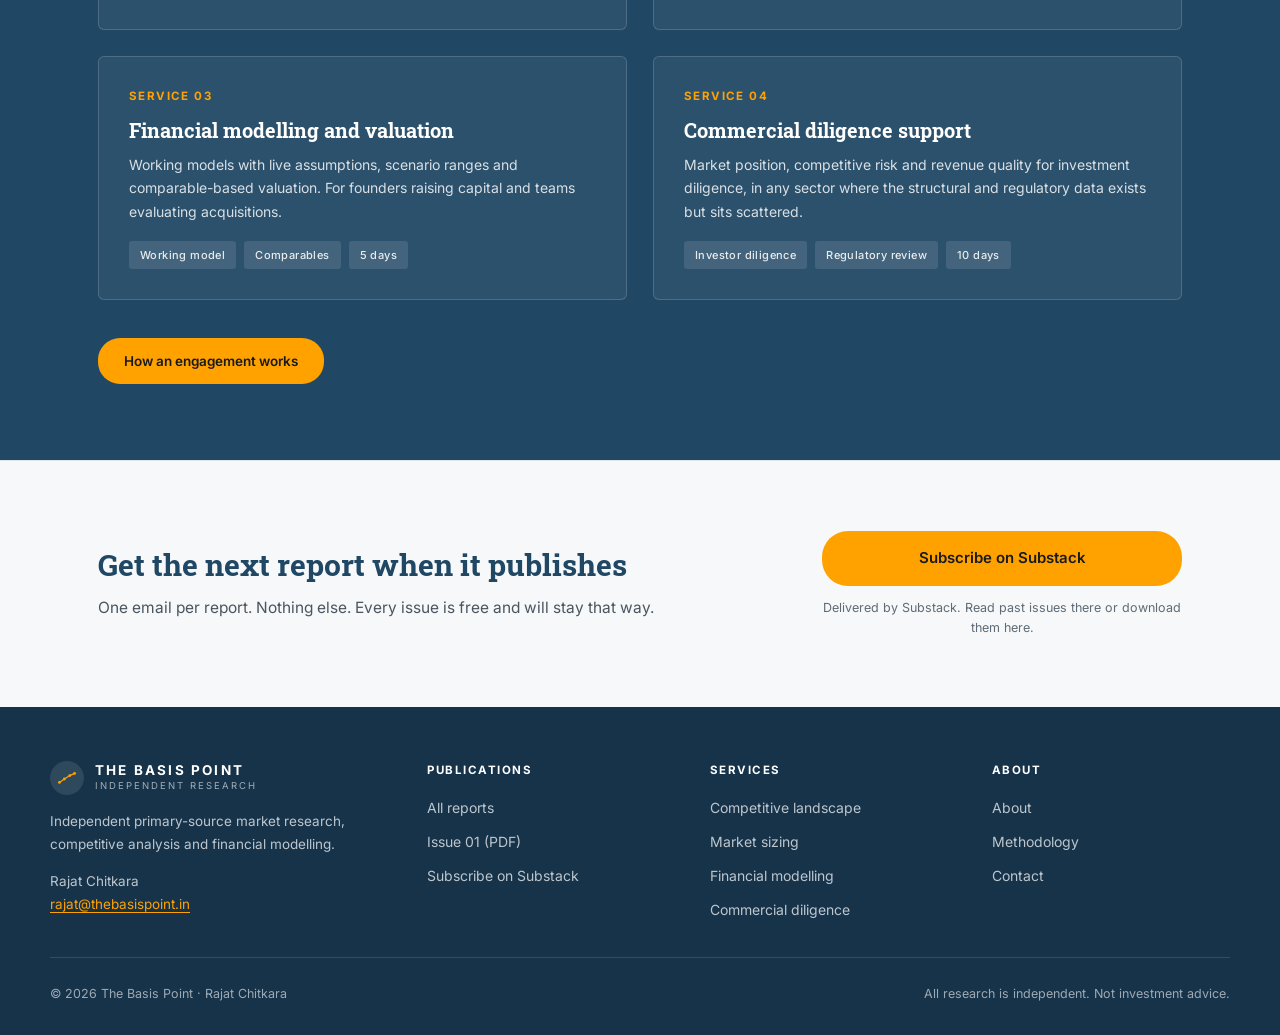
==== commit cbfcfe6b: "Make delivery speed the stated positioning Speed now appears in the hero as three numbers under the " ====
--- a/index.html
+++ b/index.html
@@ -4,7 +4,7 @@
 <meta charset="UTF-8">
 <meta name="viewport" content="width=device-width, initial-scale=1.0">
 <title>The Basis Point — Independent Market Research</title>
-<meta name="description" content="Independent market research, competitive landscapes, market sizing and financial models built from company filings, regulatory disclosures and audited accounts, not syndicated databases.">
+<meta name="description" content="Primary-source market research delivered in days, not weeks. Competitive landscapes, market sizing and financial models built from filings and audited accounts. First version in five working days.">
 <link rel="canonical" href="https://thebasispoint.in/">
 
 <!-- Open Graph / social preview -->
@@ -12,13 +12,13 @@
 <meta property="og:site_name" content="The Basis Point">
 <meta property="og:url" content="https://thebasispoint.in/">
 <meta property="og:title" content="The Basis Point — Independent Market Research">
-<meta property="og:description" content="Research built from primary sources, not consensus. Every figure traceable to a source document you can open yourself.">
+<meta property="og:description" content="Primary-source research, delivered in days not weeks. First version in five working days, every figure traceable to a document you can open yourself.">
 <meta property="og:image" content="https://thebasispoint.in/assets/img/og-cover.png">
 <meta property="og:image:width" content="1200">
 <meta property="og:image:height" content="630">
 <meta name="twitter:card" content="summary_large_image">
 <meta name="twitter:title" content="The Basis Point — Independent Market Research">
-<meta name="twitter:description" content="Research built from primary sources, not consensus.">
+<meta name="twitter:description" content="Primary-source research, delivered in days not weeks.">
 <meta name="twitter:image" content="https://thebasispoint.in/assets/img/og-cover.png">
 <meta name="theme-color" content="#204764">
 
@@ -93,12 +93,27 @@
       <p class="hero-kicker">Independent Research &middot; India</p>
       <h1 class="hero-h1">Research built from <span class="amber">primary sources</span>, not consensus</h1>
       <p class="hero-sub">
-        Market research, competitive landscapes and financial models, built from filings and
-        audited accounts. Every figure traces back to a document you can open yourself.
+        Competitive landscapes, market sizing and financial models, built from filings and audited
+        accounts and delivered in days. Most engagements land a first version in five working days,
+        with every figure traced to a document you can open yourself.
       </p>
       <div class="hero-cta">
-        <a class="btn-amber" href="reports/">Read Issue 01</a>
-        <a class="btn-ghost" href="services.html">Commission research</a>
+        <a class="btn-amber" href="services.html">Commission research</a>
+        <a class="btn-ghost" href="reports/">Read Issue 01</a>
+      </div>
+      <div class="hero-facts">
+        <div class="hf">
+          <span class="hf-v">5 days</span>
+          <span class="hf-l">To a first version</span>
+        </div>
+        <div class="hf">
+          <span class="hf-v">10 days</span>
+          <span class="hf-l">Longest engagement we run</span>
+        </div>
+        <div class="hf">
+          <span class="hf-v">24 hours</span>
+          <span class="hf-l">To reply to an enquiry</span>
+        </div>
       </div>
     </div>
 
@@ -124,10 +139,11 @@
 <section class="intro">
   <div class="wrap">
     <p class="intro-p">
-      Most market numbers get repeated rather than checked. The Basis Point builds them from
+      Most market numbers get repeated, not checked. The Basis Point builds them from
       <strong>company filings, regulatory disclosures and audited accounts</strong>, which means
-      going and reading the documents instead of buying a database. It takes longer. The numbers
-      hold up better when someone pushes back on them.
+      going and reading the documents instead of buying a database. That is more work per figure,
+      and it still moves faster than the process it replaces: one analyst on the filings, no
+      layers of review to sit through, so a first version reaches you in about a week.
     </p>
   </div>
 </section>
@@ -230,6 +246,50 @@
   </div>
 </section>
 
+<!-- ═══ SPEED ═══ -->
+<section class="speed">
+  <div class="speed-in">
+    <div>
+      <p class="sec-kicker">Turnaround</p>
+      <h2>Answers in <span class="amber">days</span>, not the usual weeks</h2>
+      <p>
+        Most of a research timeline is not research. It is the work moving between an associate, a
+        manager and a partner, and waiting in each queue. Here one analyst reads the filings, builds
+        the model and defends the numbers, so the calendar shrinks while the method stays put. These
+        are delivery commitments, not estimates: the date goes in the written scope before you
+        commit.
+      </p>
+    </div>
+    <div class="speed-rows">
+      <div class="speed-row speed-head">
+        <span></span>
+        <span>Scope</span>
+        <span>Delivered</span>
+      </div>
+      <div class="speed-row">
+        <span class="speed-what">Competitive landscape</span>
+        <span class="speed-them">30&ndash;50 players</span>
+        <span class="speed-us">5 days</span>
+      </div>
+      <div class="speed-row">
+        <span class="speed-what">Financial model and valuation</span>
+        <span class="speed-them">Working model</span>
+        <span class="speed-us">5 days</span>
+      </div>
+      <div class="speed-row">
+        <span class="speed-what">Market sizing and entry</span>
+        <span class="speed-them">Bottom-up, sensitised</span>
+        <span class="speed-us">8 days</span>
+      </div>
+      <div class="speed-row">
+        <span class="speed-what">Commercial diligence</span>
+        <span class="speed-them">Full review</span>
+        <span class="speed-us">10 days</span>
+      </div>
+    </div>
+  </div>
+</section>
+
 <!-- ═══ SERVICES ═══ -->
 <section class="services" id="services">
   <div class="sec-head">
@@ -237,7 +297,8 @@
     <h2 class="sec-h2">Research services</h2>
     <p class="sec-sub">
       Commissioned work for funds, advisory practices, founders raising capital and companies
-      entering new markets, built to the same standard as the published research.
+      entering new markets. Same standard as the published research, delivered on a timeline that
+      fits the decision you are making.
     </p>
   </div>
   <div class="srv-grid">
--- a/assets/css/site.css
+++ b/assets/css/site.css
@@ -114,6 +114,13 @@
 .hero-sub{font-size:16px;line-height:1.7;color:rgba(255,255,255,.8);margin-top:18px;max-width:480px}
 .hero-cta{display:flex;flex-wrap:wrap;gap:14px;margin-top:26px}
 
+/* Delivery speed, stated in the hero as three concrete numbers */
+.hero-facts{display:flex;flex-wrap:wrap;gap:14px 36px;margin-top:30px;padding-top:22px;
+  border-top:1px solid rgba(255,255,255,.18)}
+.hf{display:flex;flex-direction:column;gap:2px}
+.hf-v{font-family:var(--slab);font-size:19px;font-weight:700;color:var(--amber);line-height:1.1}
+.hf-l{font-size:12.5px;color:rgba(255,255,255,.72);line-height:1.4}
+
 /* Figure card inside the hero */
 .figcard{background:var(--white);border-radius:10px;padding:16px 18px 14px;
   box-shadow:0 16px 38px rgba(0,0,0,.24);min-width:0}
@@ -195,6 +202,27 @@
 .exp-h{font-size:16px;font-weight:600;color:var(--ink);margin-bottom:8px;line-height:1.3}
 .exp-p{font-size:13.5px;color:var(--body);line-height:1.6}
 
+/* ═══ SPEED BAND ═══ */
+.speed{background:var(--offwhite);border-top:1px solid var(--rule);
+  border-bottom:1px solid var(--rule);padding:52px 0}
+.speed-in{max-width:var(--max);margin:0 auto;padding:0 var(--pad);
+  display:grid;grid-template-columns:1.1fr 1fr;gap:56px;align-items:center}
+.speed h2{font-family:var(--slab);font-size:clamp(24px,2.6vw,30px);font-weight:700;
+  color:var(--navy);line-height:1.22;margin-bottom:12px}
+.speed h2 .amber{color:var(--amber-text)}
+.speed p{font-size:15.5px;line-height:1.7;color:var(--body);max-width:520px}
+.speed-rows{display:flex;flex-direction:column;gap:0}
+.speed-row{display:grid;grid-template-columns:1fr auto auto;gap:16px;align-items:baseline;
+  padding:13px 0;border-bottom:1px solid var(--rule)}
+.speed-row:last-child{border-bottom:none}
+.speed-what{font-size:14.5px;color:var(--ink);font-weight:500}
+.speed-them{font-size:13px;color:var(--muted);text-align:right;white-space:nowrap}
+.speed-us{font-family:var(--slab);font-size:16px;font-weight:700;color:var(--navy);
+  text-align:right;white-space:nowrap;min-width:64px}
+.speed-head{padding-bottom:8px;border-bottom:1px solid var(--rule)}
+.speed-head span{font-size:10.5px;font-weight:700;letter-spacing:1.2px;
+  color:var(--muted);text-transform:uppercase}
+
 /* ═══ SERVICES ═══ */
 .services{background:var(--navy);padding:76px 0;color:#fff}
 .services .sec-kicker{color:var(--amber)}
@@ -310,6 +338,8 @@
   .nav-links .btn-contact{margin-top:16px;padding:14px 24px;font-size:15px;width:100%}
   .hero-in{grid-template-columns:1fr;gap:32px;padding:44px var(--pad) 48px}
   .figcard{max-width:520px}
+  .speed-in{grid-template-columns:1fr;gap:30px}
+  .hero-facts{gap:14px 26px}
   .exp-grid,.srv-grid,.steps-grid{grid-template-columns:1fr}
   .cta-in{grid-template-columns:1fr;gap:30px}
   .ft-top{grid-template-columns:1fr;gap:32px}
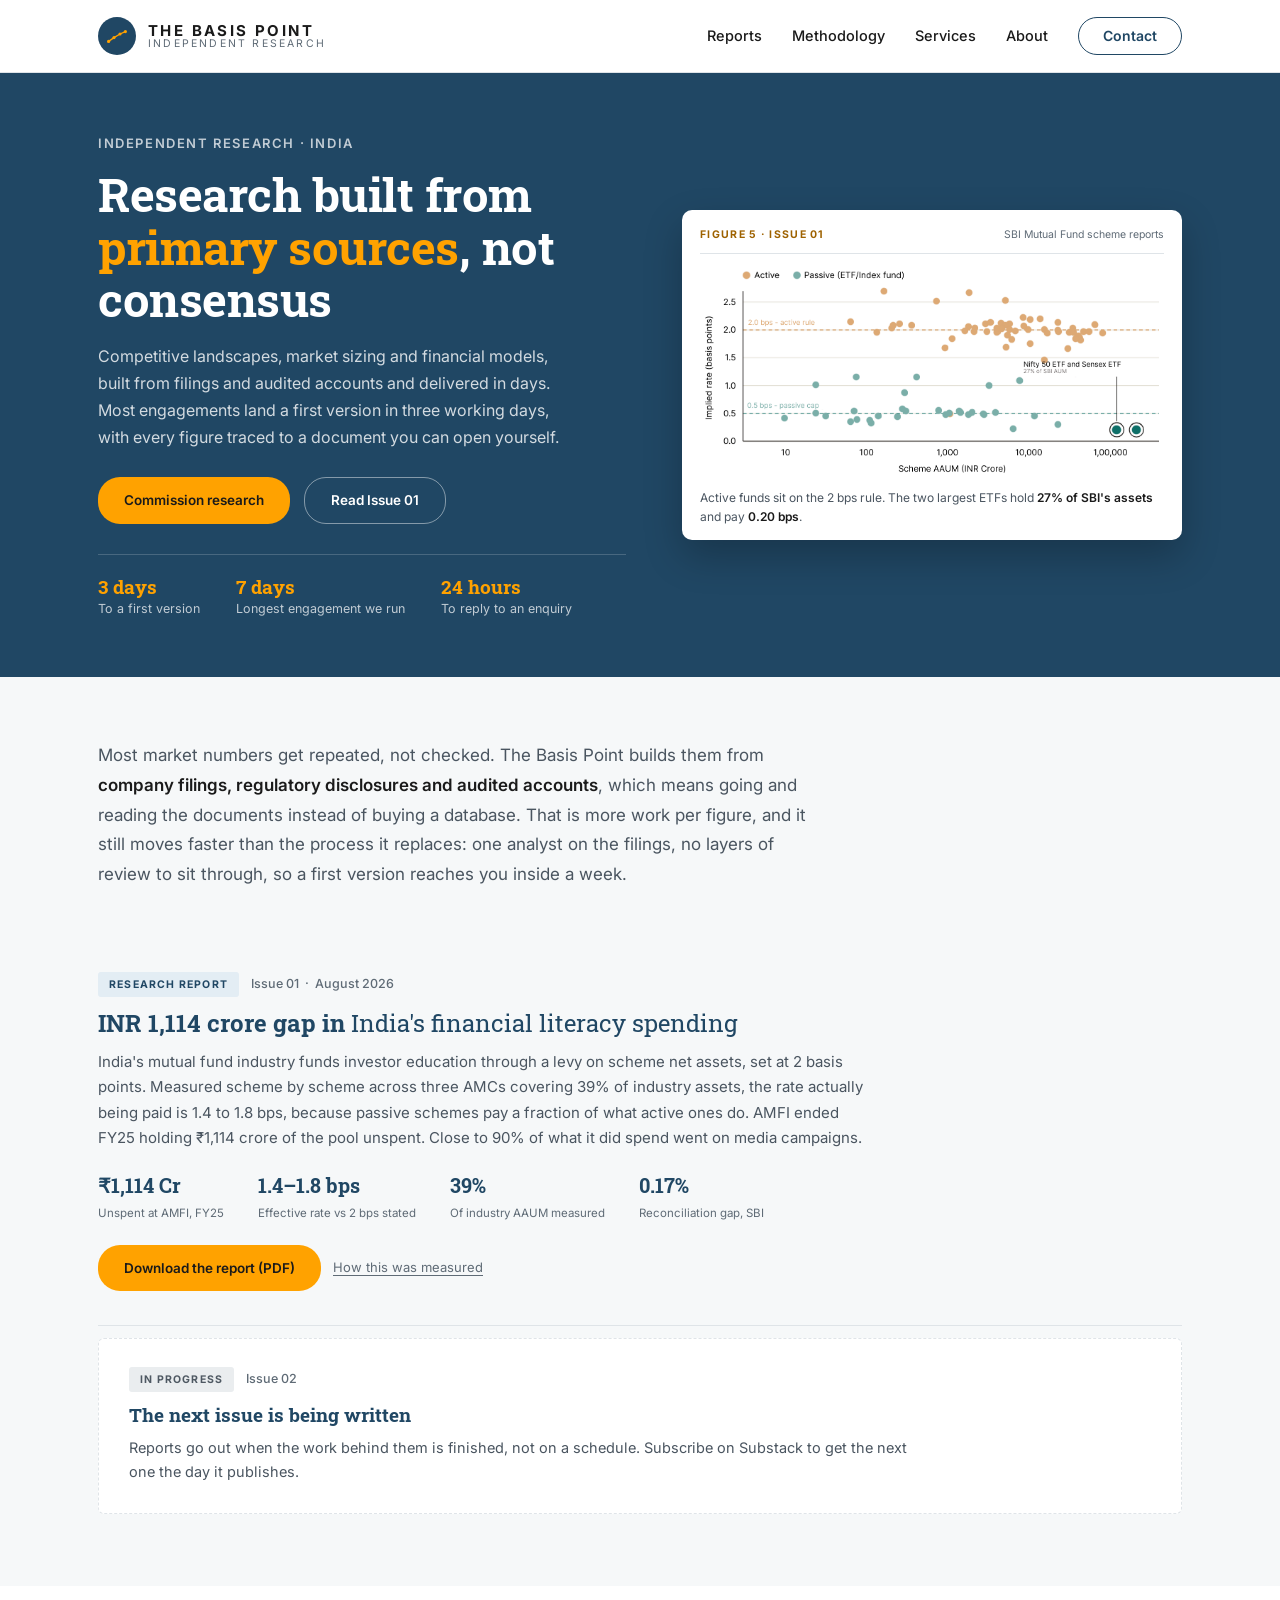
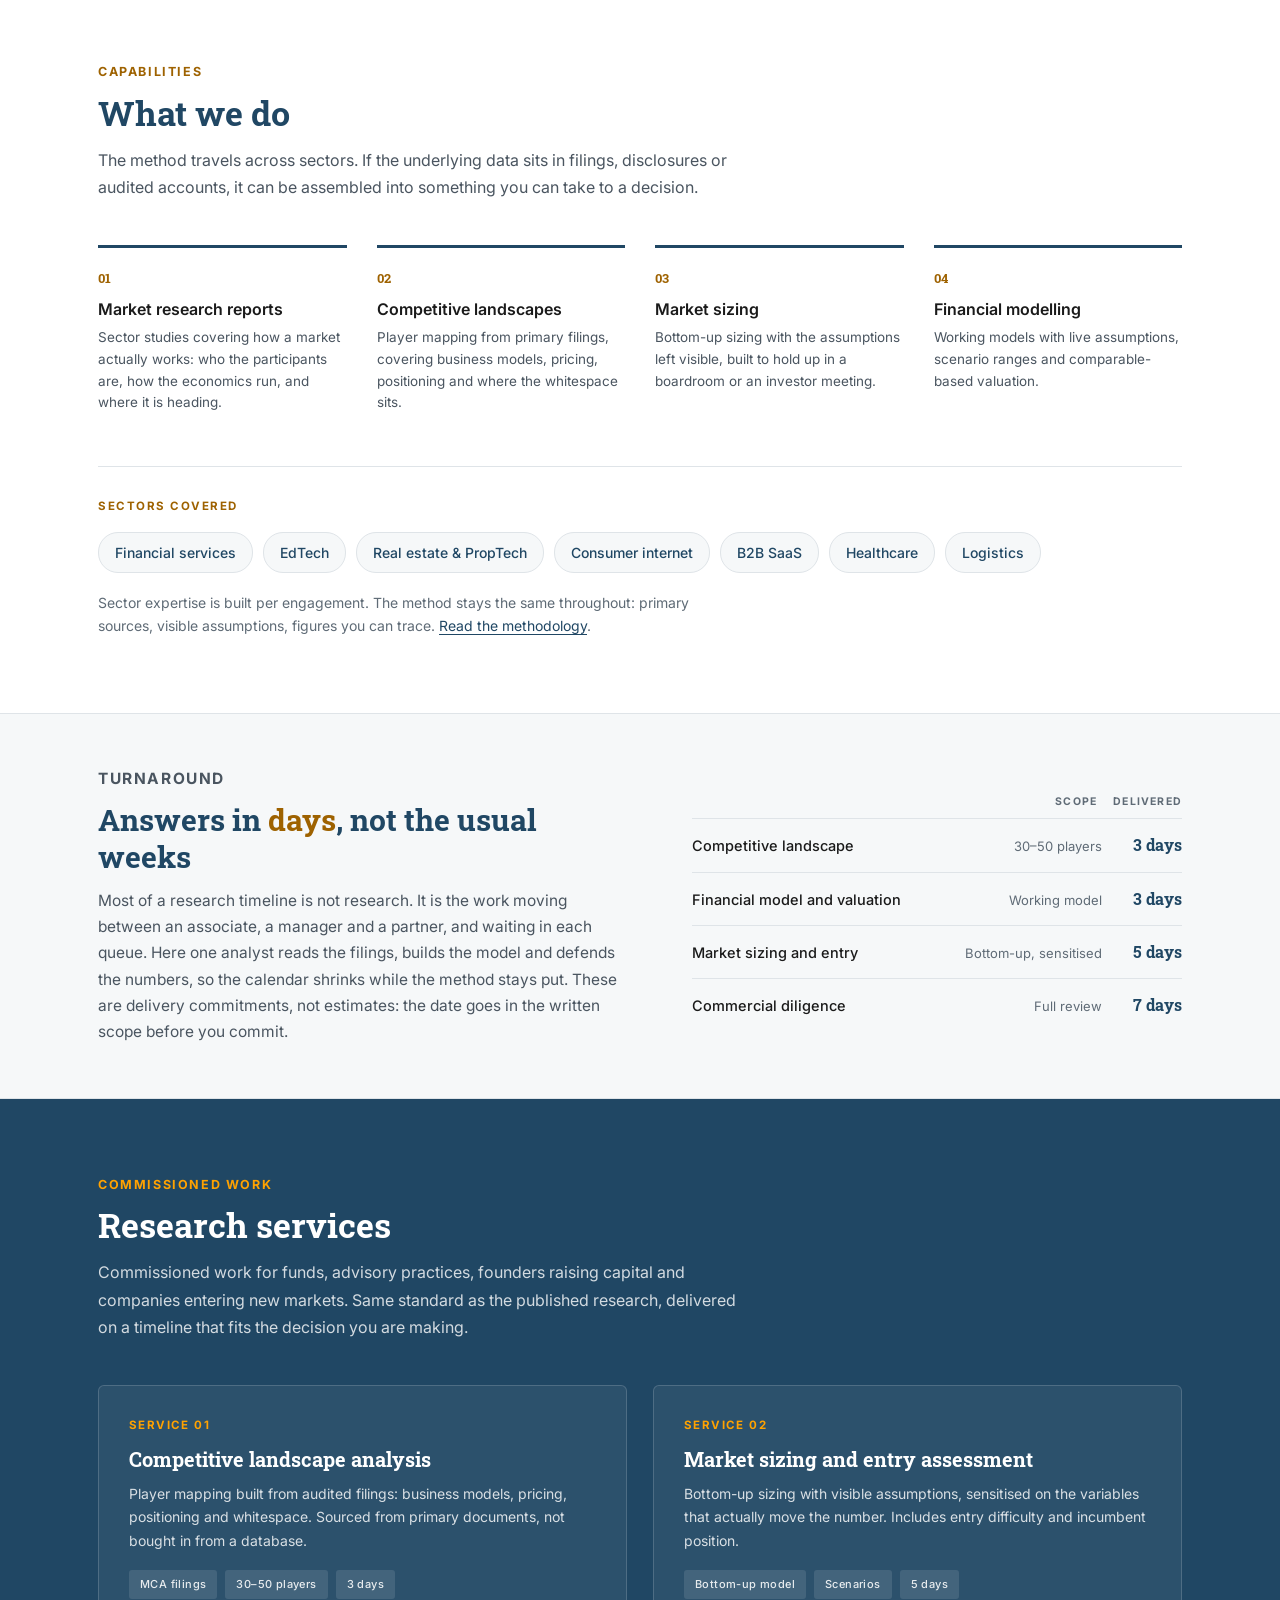
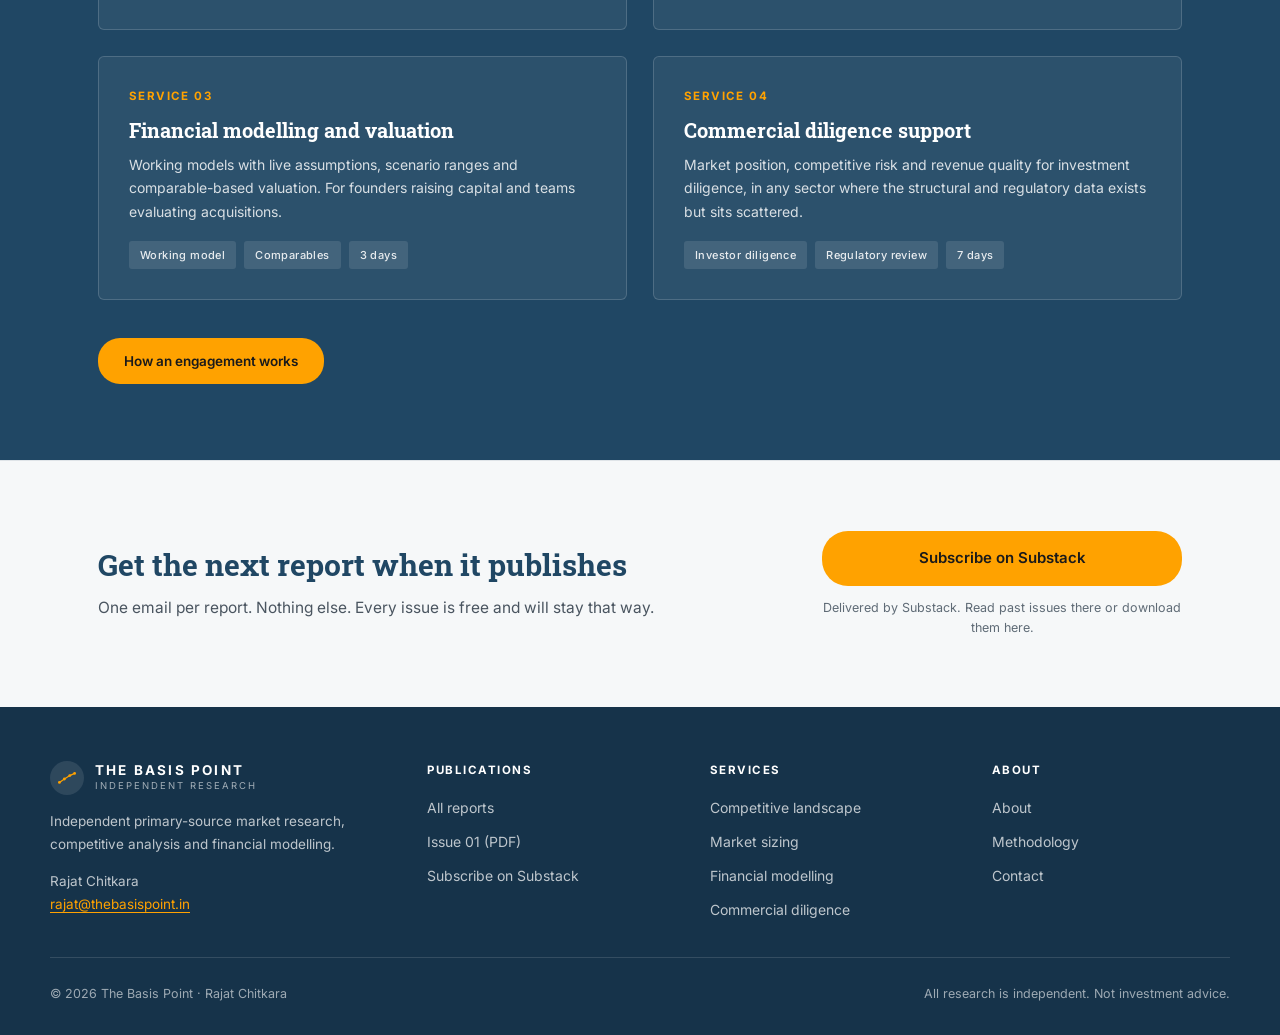
==== commit 18f701a1: "Tighten delivery timelines Competitive landscape and financial modelling drop to 3 days, market sizi" ====
--- a/index.html
+++ b/index.html
@@ -4,7 +4,7 @@
 <meta charset="UTF-8">
 <meta name="viewport" content="width=device-width, initial-scale=1.0">
 <title>The Basis Point — Independent Market Research</title>
-<meta name="description" content="Primary-source market research delivered in days, not weeks. Competitive landscapes, market sizing and financial models built from filings and audited accounts. First version in five working days.">
+<meta name="description" content="Primary-source market research delivered in days, not weeks. Competitive landscapes, market sizing and financial models built from filings and audited accounts. First version in three working days.">
 <link rel="canonical" href="https://thebasispoint.in/">
 
 <!-- Open Graph / social preview -->
@@ -12,7 +12,7 @@
 <meta property="og:site_name" content="The Basis Point">
 <meta property="og:url" content="https://thebasispoint.in/">
 <meta property="og:title" content="The Basis Point — Independent Market Research">
-<meta property="og:description" content="Primary-source research, delivered in days not weeks. First version in five working days, every figure traceable to a document you can open yourself.">
+<meta property="og:description" content="Primary-source research, delivered in days not weeks. First version in three working days, every figure traceable to a document you can open yourself.">
 <meta property="og:image" content="https://thebasispoint.in/assets/img/og-cover.png">
 <meta property="og:image:width" content="1200">
 <meta property="og:image:height" content="630">
@@ -94,8 +94,8 @@
       <h1 class="hero-h1">Research built from <span class="amber">primary sources</span>, not consensus</h1>
       <p class="hero-sub">
         Competitive landscapes, market sizing and financial models, built from filings and audited
-        accounts and delivered in days. Most engagements land a first version in five working days,
-        with every figure traced to a document you can open yourself.
+        accounts and delivered in days. Most engagements land a first version in three working
+        days, with every figure traced to a document you can open yourself.
       </p>
       <div class="hero-cta">
         <a class="btn-amber" href="services.html">Commission research</a>
@@ -103,11 +103,11 @@
       </div>
       <div class="hero-facts">
         <div class="hf">
-          <span class="hf-v">5 days</span>
+          <span class="hf-v">3 days</span>
           <span class="hf-l">To a first version</span>
         </div>
         <div class="hf">
-          <span class="hf-v">10 days</span>
+          <span class="hf-v">7 days</span>
           <span class="hf-l">Longest engagement we run</span>
         </div>
         <div class="hf">
@@ -143,7 +143,7 @@
       <strong>company filings, regulatory disclosures and audited accounts</strong>, which means
       going and reading the documents instead of buying a database. That is more work per figure,
       and it still moves faster than the process it replaces: one analyst on the filings, no
-      layers of review to sit through, so a first version reaches you in about a week.
+      layers of review to sit through, so a first version reaches you inside a week.
     </p>
   </div>
 </section>
@@ -269,22 +269,22 @@
       <div class="speed-row">
         <span class="speed-what">Competitive landscape</span>
         <span class="speed-them">30&ndash;50 players</span>
-        <span class="speed-us">5 days</span>
+        <span class="speed-us">3 days</span>
       </div>
       <div class="speed-row">
         <span class="speed-what">Financial model and valuation</span>
         <span class="speed-them">Working model</span>
-        <span class="speed-us">5 days</span>
+        <span class="speed-us">3 days</span>
       </div>
       <div class="speed-row">
         <span class="speed-what">Market sizing and entry</span>
         <span class="speed-them">Bottom-up, sensitised</span>
-        <span class="speed-us">8 days</span>
+        <span class="speed-us">5 days</span>
       </div>
       <div class="speed-row">
         <span class="speed-what">Commercial diligence</span>
         <span class="speed-them">Full review</span>
-        <span class="speed-us">10 days</span>
+        <span class="speed-us">7 days</span>
       </div>
     </div>
   </div>
@@ -307,28 +307,28 @@
       <p class="srv-n">SERVICE 01</p>
       <h3 class="srv-h">Competitive landscape analysis</h3>
       <p class="srv-p">Player mapping built from audited filings: business models, pricing, positioning and whitespace. Sourced from primary documents, not bought in from a database.</p>
-      <div class="srv-tags"><span class="stag">MCA filings</span><span class="stag">30–50 players</span><span class="stag">5 days</span></div>
+      <div class="srv-tags"><span class="stag">MCA filings</span><span class="stag">30–50 players</span><span class="stag">3 days</span></div>
     </div>
 
     <div class="srv">
       <p class="srv-n">SERVICE 02</p>
       <h3 class="srv-h">Market sizing and entry assessment</h3>
       <p class="srv-p">Bottom-up sizing with visible assumptions, sensitised on the variables that actually move the number. Includes entry difficulty and incumbent position.</p>
-      <div class="srv-tags"><span class="stag">Bottom-up model</span><span class="stag">Scenarios</span><span class="stag">8 days</span></div>
+      <div class="srv-tags"><span class="stag">Bottom-up model</span><span class="stag">Scenarios</span><span class="stag">5 days</span></div>
     </div>
 
     <div class="srv">
       <p class="srv-n">SERVICE 03</p>
       <h3 class="srv-h">Financial modelling and valuation</h3>
       <p class="srv-p">Working models with live assumptions, scenario ranges and comparable-based valuation. For founders raising capital and teams evaluating acquisitions.</p>
-      <div class="srv-tags"><span class="stag">Working model</span><span class="stag">Comparables</span><span class="stag">5 days</span></div>
+      <div class="srv-tags"><span class="stag">Working model</span><span class="stag">Comparables</span><span class="stag">3 days</span></div>
     </div>
 
     <div class="srv">
       <p class="srv-n">SERVICE 04</p>
       <h3 class="srv-h">Commercial diligence support</h3>
       <p class="srv-p">Market position, competitive risk and revenue quality for investment diligence, in any sector where the structural and regulatory data exists but sits scattered.</p>
-      <div class="srv-tags"><span class="stag">Investor diligence</span><span class="stag">Regulatory review</span><span class="stag">10 days</span></div>
+      <div class="srv-tags"><span class="stag">Investor diligence</span><span class="stag">Regulatory review</span><span class="stag">7 days</span></div>
     </div>
 
   </div>
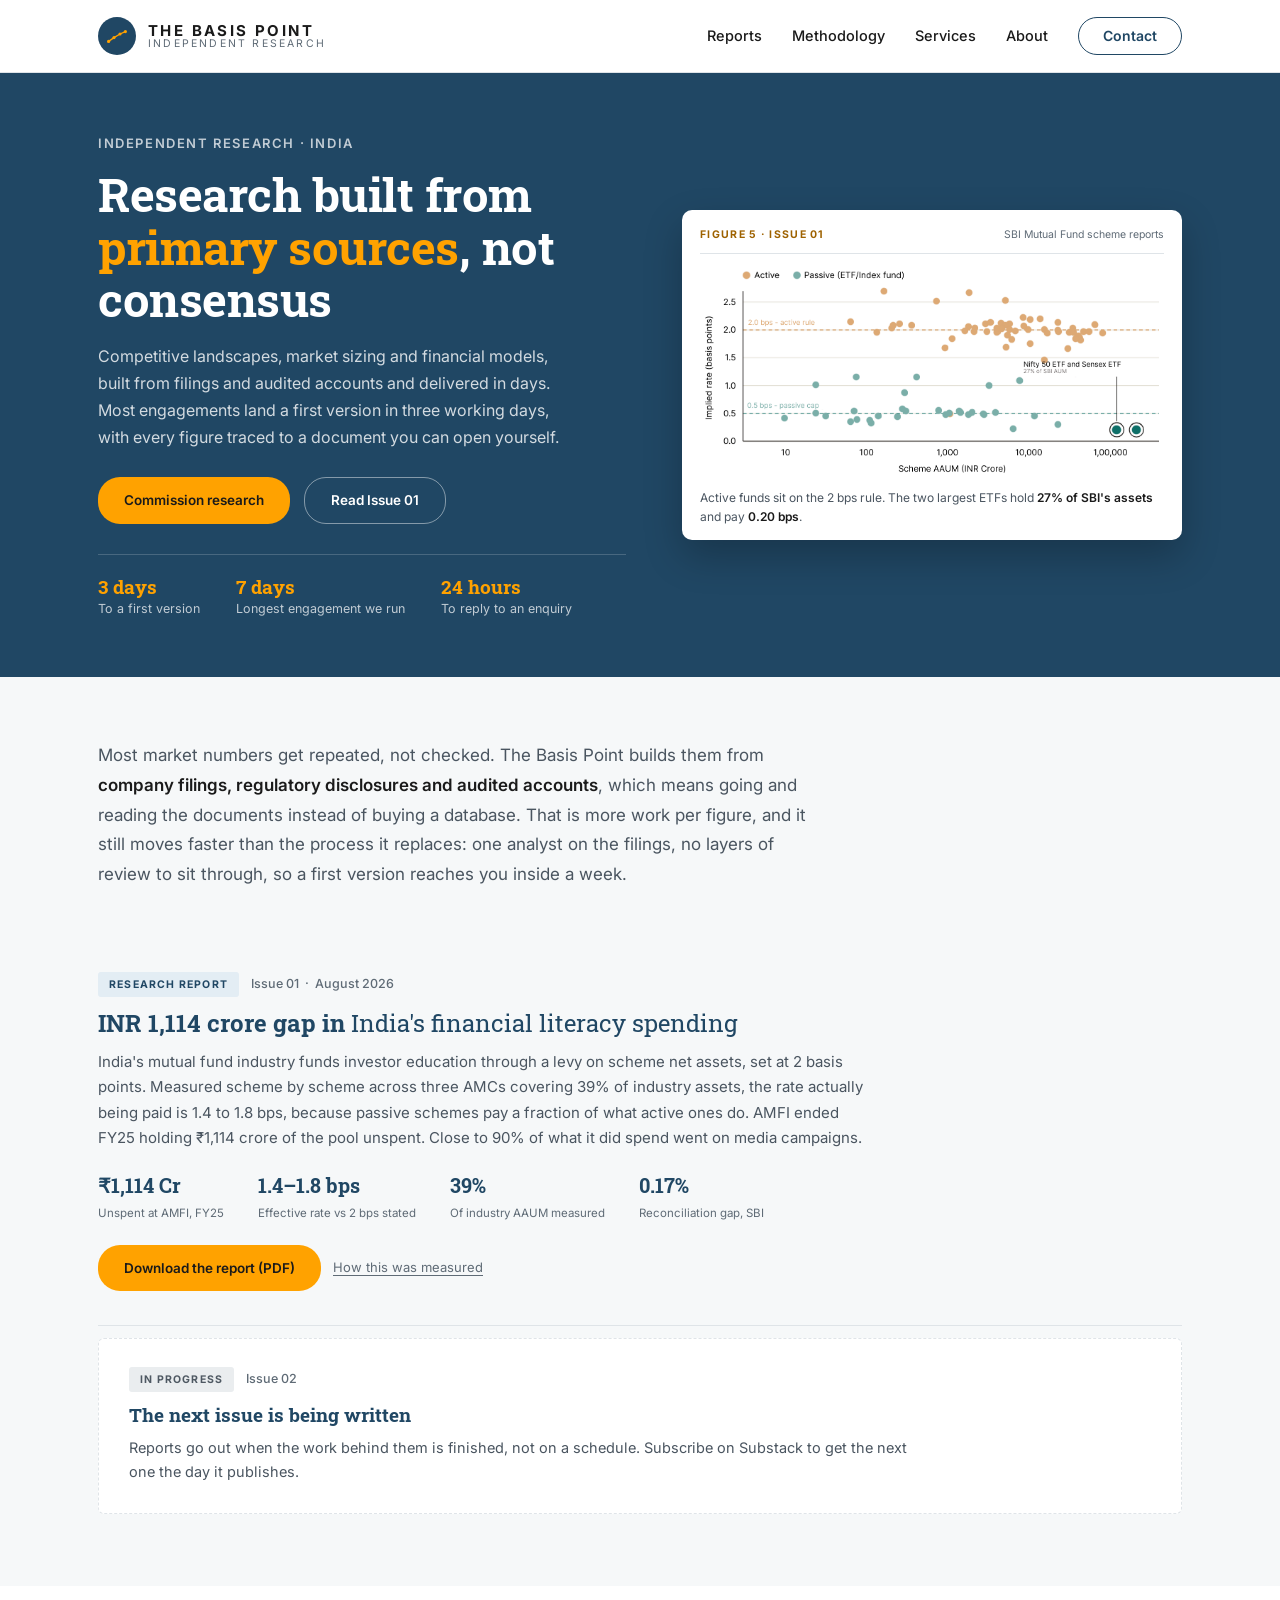
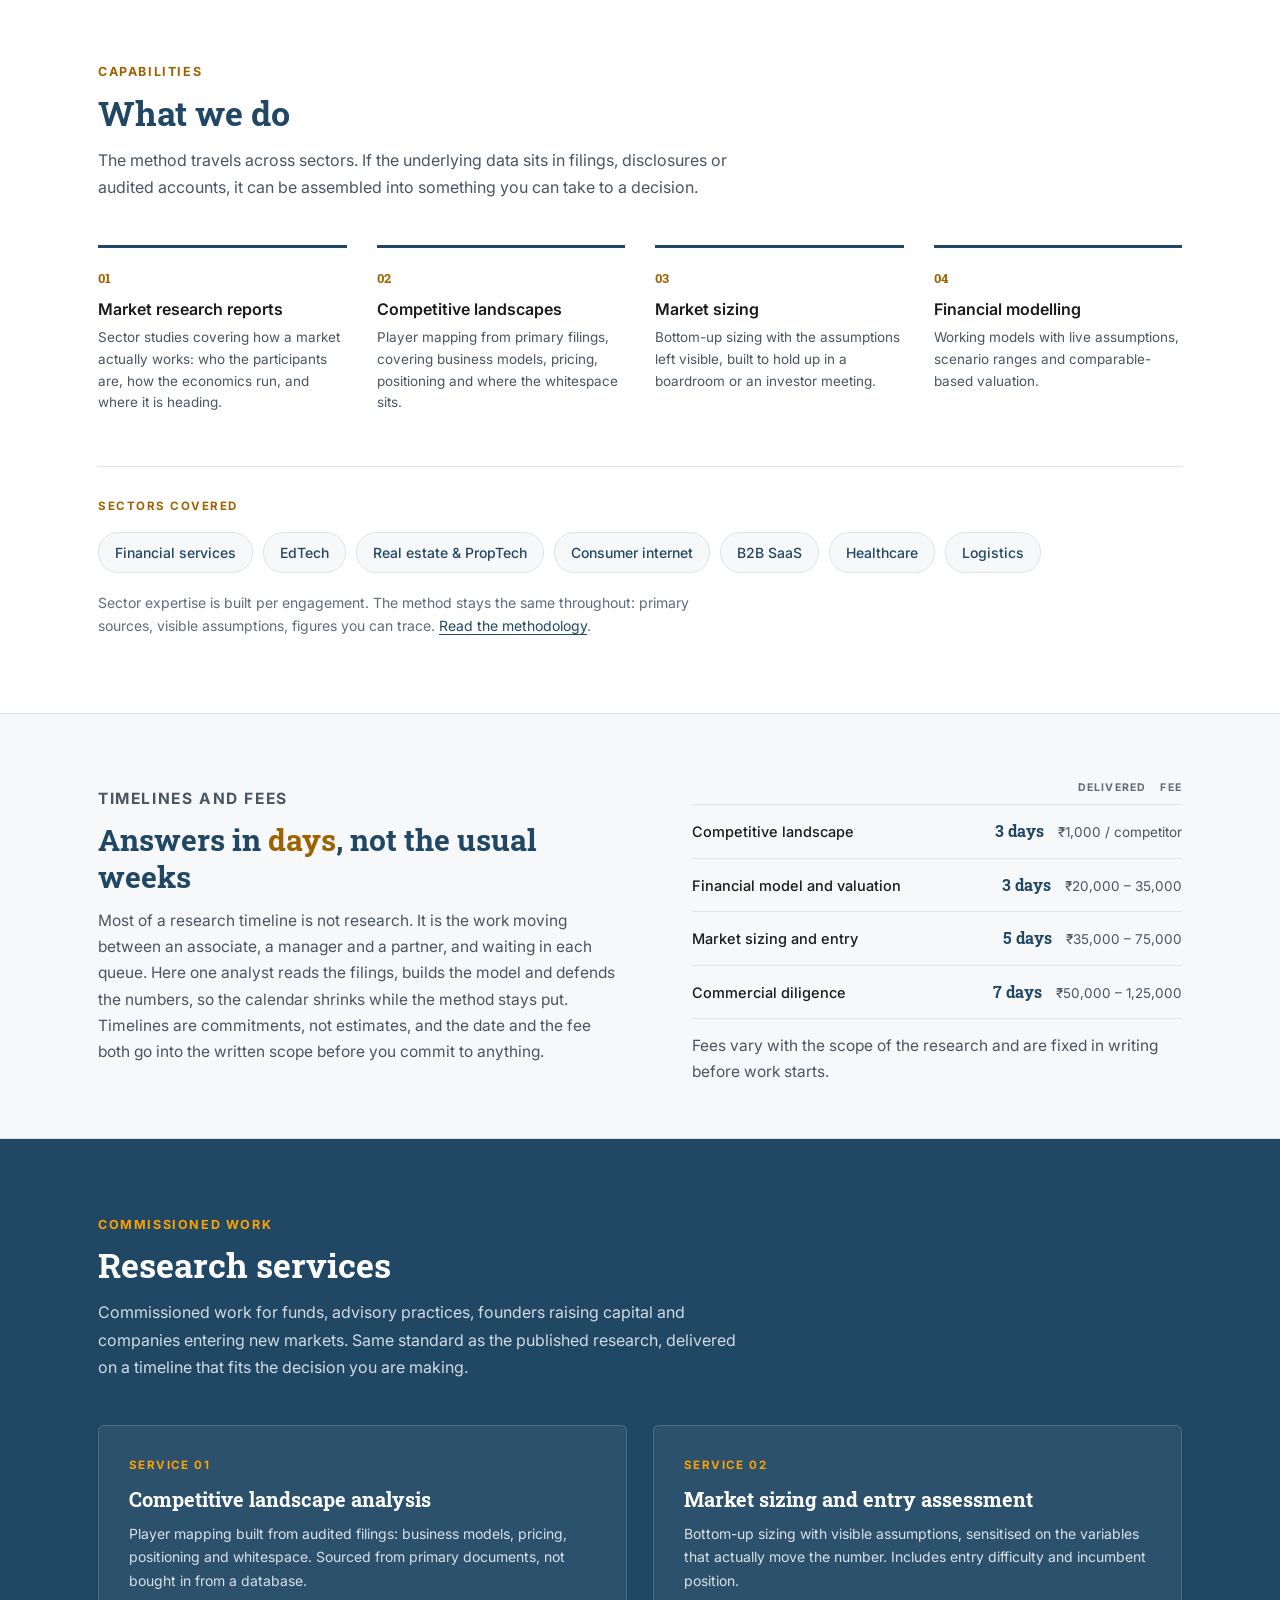
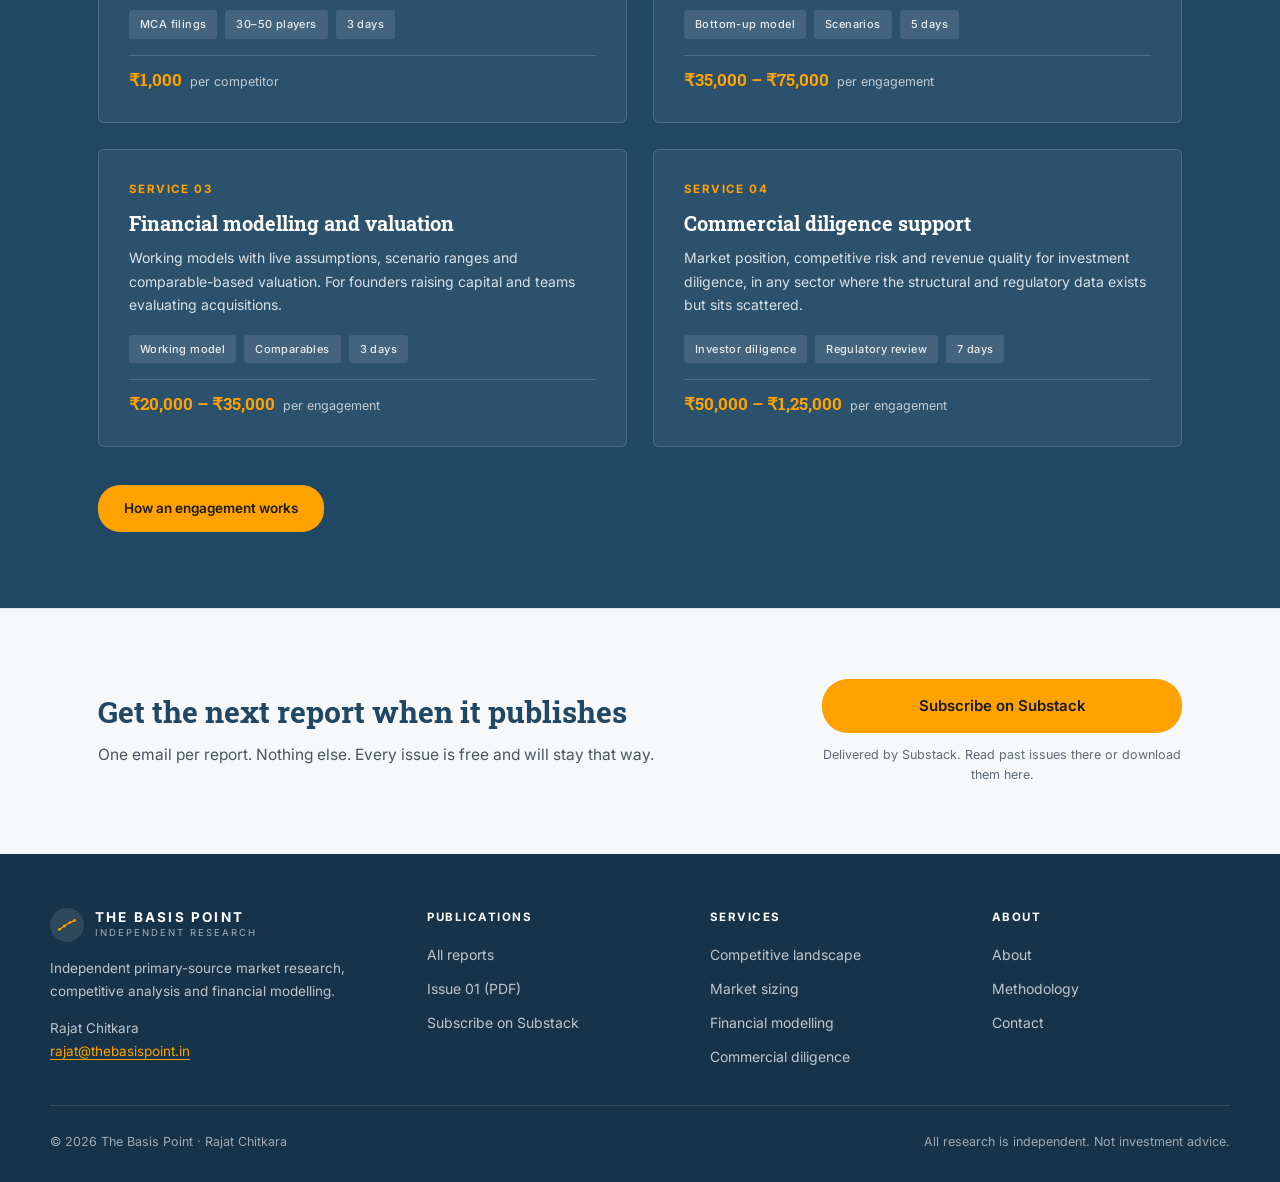
==== commit b8574702: "Publish fees alongside the timelines Adds a price line to each of the four service cards on the home" ====
--- a/index.html
+++ b/index.html
@@ -250,42 +250,43 @@
 <section class="speed">
   <div class="speed-in">
     <div>
-      <p class="sec-kicker">Turnaround</p>
+      <p class="sec-kicker">Timelines and fees</p>
       <h2>Answers in <span class="amber">days</span>, not the usual weeks</h2>
       <p>
         Most of a research timeline is not research. It is the work moving between an associate, a
         manager and a partner, and waiting in each queue. Here one analyst reads the filings, builds
-        the model and defends the numbers, so the calendar shrinks while the method stays put. These
-        are delivery commitments, not estimates: the date goes in the written scope before you
-        commit.
+        the model and defends the numbers, so the calendar shrinks while the method stays put.
+        Timelines are commitments, not estimates, and the date and the fee both go into the written
+        scope before you commit to anything.
       </p>
     </div>
     <div class="speed-rows">
       <div class="speed-row speed-head">
         <span></span>
-        <span>Scope</span>
         <span>Delivered</span>
+        <span>Fee</span>
       </div>
       <div class="speed-row">
         <span class="speed-what">Competitive landscape</span>
-        <span class="speed-them">30&ndash;50 players</span>
-        <span class="speed-us">3 days</span>
+        <span class="speed-them">3 days</span>
+        <span class="speed-us">₹1,000 / competitor</span>
       </div>
       <div class="speed-row">
         <span class="speed-what">Financial model and valuation</span>
-        <span class="speed-them">Working model</span>
-        <span class="speed-us">3 days</span>
+        <span class="speed-them">3 days</span>
+        <span class="speed-us">₹20,000 &ndash; 35,000</span>
       </div>
       <div class="speed-row">
         <span class="speed-what">Market sizing and entry</span>
-        <span class="speed-them">Bottom-up, sensitised</span>
-        <span class="speed-us">5 days</span>
+        <span class="speed-them">5 days</span>
+        <span class="speed-us">₹35,000 &ndash; 75,000</span>
       </div>
       <div class="speed-row">
         <span class="speed-what">Commercial diligence</span>
-        <span class="speed-them">Full review</span>
-        <span class="speed-us">7 days</span>
-      </div>
+        <span class="speed-them">7 days</span>
+        <span class="speed-us">₹50,000 &ndash; 1,25,000</span>
+      </div>
+      <p class="speed-note">Fees vary with the scope of the research and are fixed in writing before work starts.</p>
     </div>
   </div>
 </section>
@@ -308,6 +309,7 @@
       <h3 class="srv-h">Competitive landscape analysis</h3>
       <p class="srv-p">Player mapping built from audited filings: business models, pricing, positioning and whitespace. Sourced from primary documents, not bought in from a database.</p>
       <div class="srv-tags"><span class="stag">MCA filings</span><span class="stag">30–50 players</span><span class="stag">3 days</span></div>
+      <p class="srv-price"><b>₹1,000</b> <span>per competitor</span></p>
     </div>
 
     <div class="srv">
@@ -315,6 +317,7 @@
       <h3 class="srv-h">Market sizing and entry assessment</h3>
       <p class="srv-p">Bottom-up sizing with visible assumptions, sensitised on the variables that actually move the number. Includes entry difficulty and incumbent position.</p>
       <div class="srv-tags"><span class="stag">Bottom-up model</span><span class="stag">Scenarios</span><span class="stag">5 days</span></div>
+      <p class="srv-price"><b>₹35,000 – ₹75,000</b> <span>per engagement</span></p>
     </div>
 
     <div class="srv">
@@ -322,6 +325,7 @@
       <h3 class="srv-h">Financial modelling and valuation</h3>
       <p class="srv-p">Working models with live assumptions, scenario ranges and comparable-based valuation. For founders raising capital and teams evaluating acquisitions.</p>
       <div class="srv-tags"><span class="stag">Working model</span><span class="stag">Comparables</span><span class="stag">3 days</span></div>
+      <p class="srv-price"><b>₹20,000 – ₹35,000</b> <span>per engagement</span></p>
     </div>
 
     <div class="srv">
@@ -329,6 +333,7 @@
       <h3 class="srv-h">Commercial diligence support</h3>
       <p class="srv-p">Market position, competitive risk and revenue quality for investment diligence, in any sector where the structural and regulatory data exists but sits scattered.</p>
       <div class="srv-tags"><span class="stag">Investor diligence</span><span class="stag">Regulatory review</span><span class="stag">7 days</span></div>
+      <p class="srv-price"><b>₹50,000 – ₹1,25,000</b> <span>per engagement</span></p>
     </div>
 
   </div>
--- a/assets/css/site.css
+++ b/assets/css/site.css
@@ -212,13 +212,14 @@
 .speed h2 .amber{color:var(--amber-text)}
 .speed p{font-size:15.5px;line-height:1.7;color:var(--body);max-width:520px}
 .speed-rows{display:flex;flex-direction:column;gap:0}
-.speed-row{display:grid;grid-template-columns:1fr auto auto;gap:16px;align-items:baseline;
+.speed-row{display:grid;grid-template-columns:1fr auto auto;gap:14px;align-items:baseline;
   padding:13px 0;border-bottom:1px solid var(--rule)}
 .speed-row:last-child{border-bottom:none}
 .speed-what{font-size:14.5px;color:var(--ink);font-weight:500}
-.speed-them{font-size:13px;color:var(--muted);text-align:right;white-space:nowrap}
-.speed-us{font-family:var(--slab);font-size:16px;font-weight:700;color:var(--navy);
-  text-align:right;white-space:nowrap;min-width:64px}
+.speed-them{font-family:var(--slab);font-size:16px;font-weight:700;color:var(--navy);
+  text-align:right;white-space:nowrap}
+.speed-us{font-size:13.5px;color:var(--body);text-align:right;white-space:nowrap;min-width:112px}
+.speed-note{font-size:12.5px;color:var(--muted);margin-top:14px;line-height:1.55}
 .speed-head{padding-bottom:8px;border-bottom:1px solid var(--rule)}
 .speed-head span{font-size:10.5px;font-weight:700;letter-spacing:1.2px;
   color:var(--muted);text-transform:uppercase}
@@ -239,6 +240,11 @@
 .srv-tags{display:flex;flex-wrap:wrap;gap:8px}
 .stag{font-size:11px;font-weight:500;letter-spacing:.4px;padding:5px 11px;border-radius:3px;
   background:rgba(255,255,255,.11);color:rgba(255,255,255,.88)}
+.srv-price{margin-top:16px;padding-top:14px;border-top:1px solid rgba(255,255,255,.16);
+  display:flex;align-items:baseline;gap:8px;flex-wrap:wrap}
+.srv-price b{font-family:var(--slab);font-size:17px;font-weight:700;color:var(--amber);
+  line-height:1.2}
+.srv-price span{font-size:12.5px;color:rgba(255,255,255,.7)}
 
 /* ═══ PROSE (about / methodology) ═══ */
 .prose{background:var(--white);padding:70px 0}
@@ -340,6 +346,10 @@
   .figcard{max-width:520px}
   .speed-in{grid-template-columns:1fr;gap:30px}
   .hero-facts{gap:14px 26px}
+  .speed-row{gap:10px}
+  .speed-what{font-size:13.5px}
+  .speed-them{font-size:15px}
+  .speed-us{font-size:12.5px;min-width:0}
   .exp-grid,.srv-grid,.steps-grid{grid-template-columns:1fr}
   .cta-in{grid-template-columns:1fr;gap:30px}
   .ft-top{grid-template-columns:1fr;gap:32px}
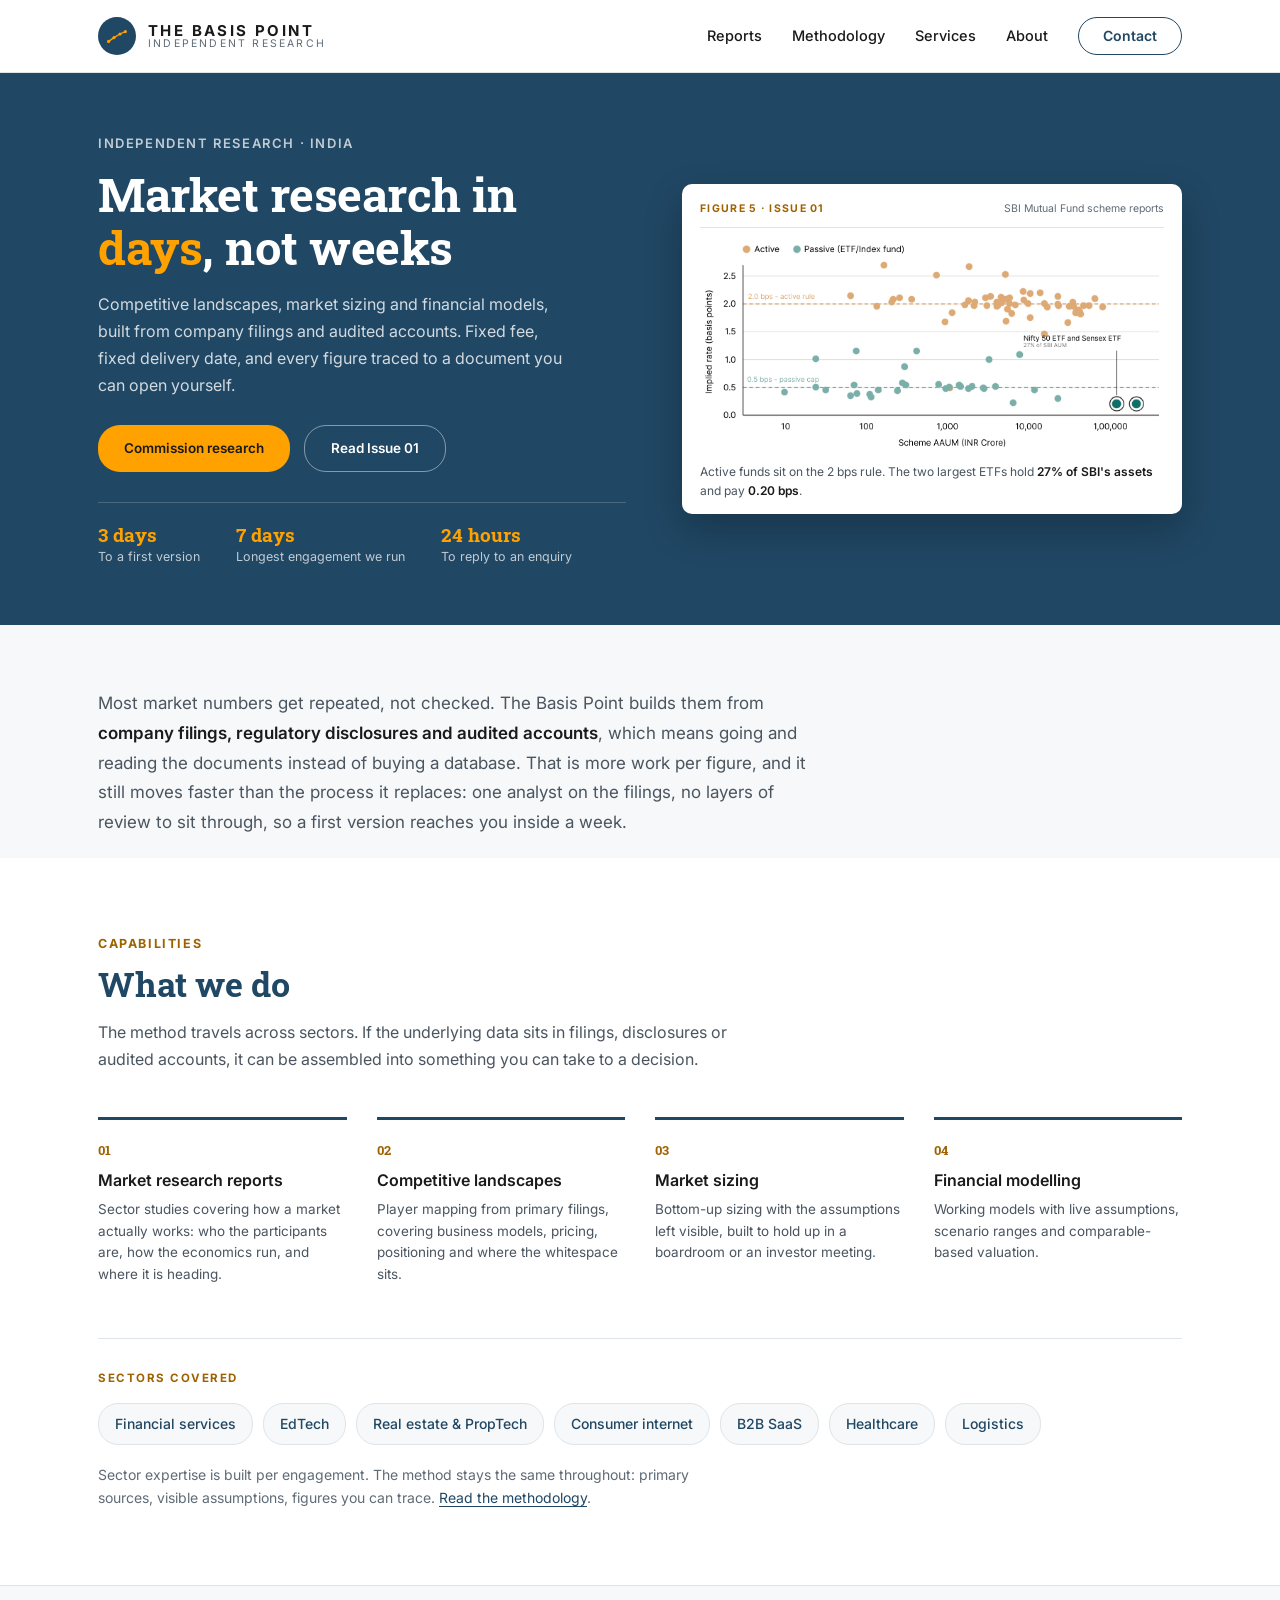
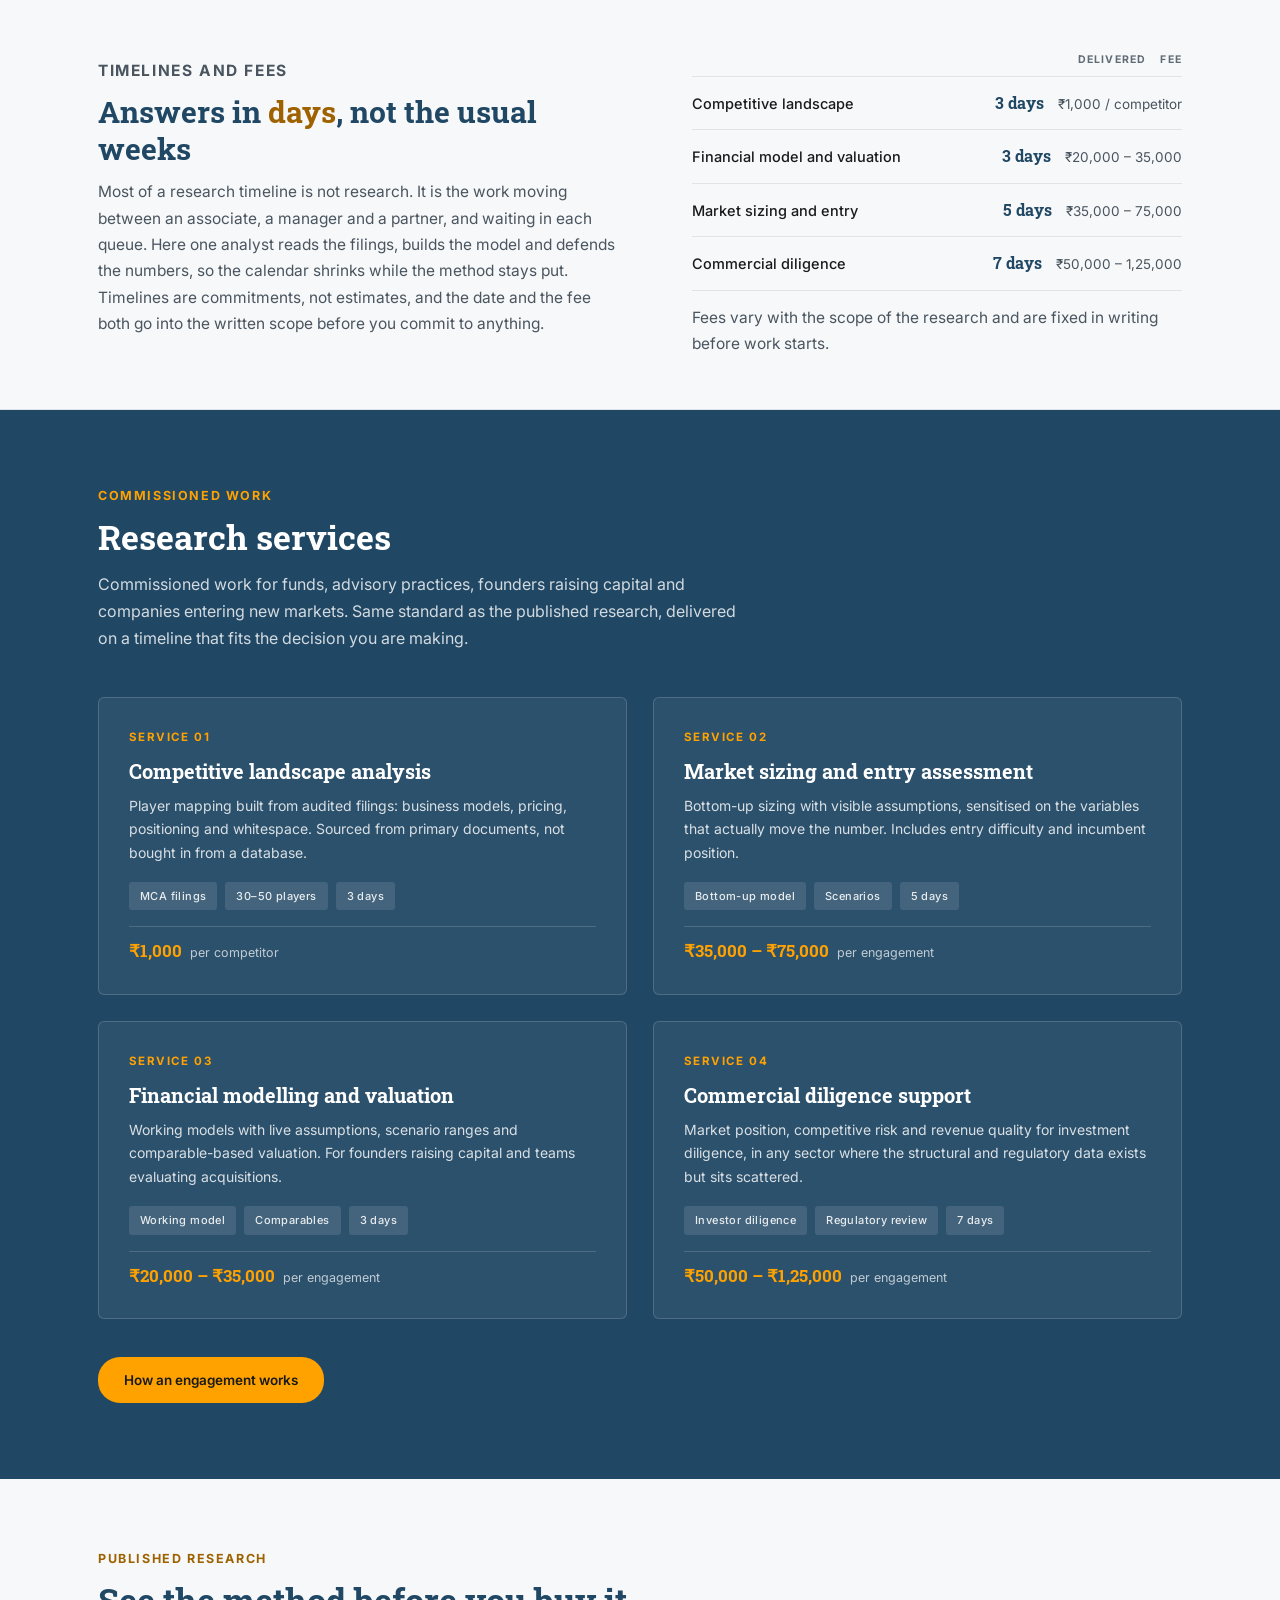
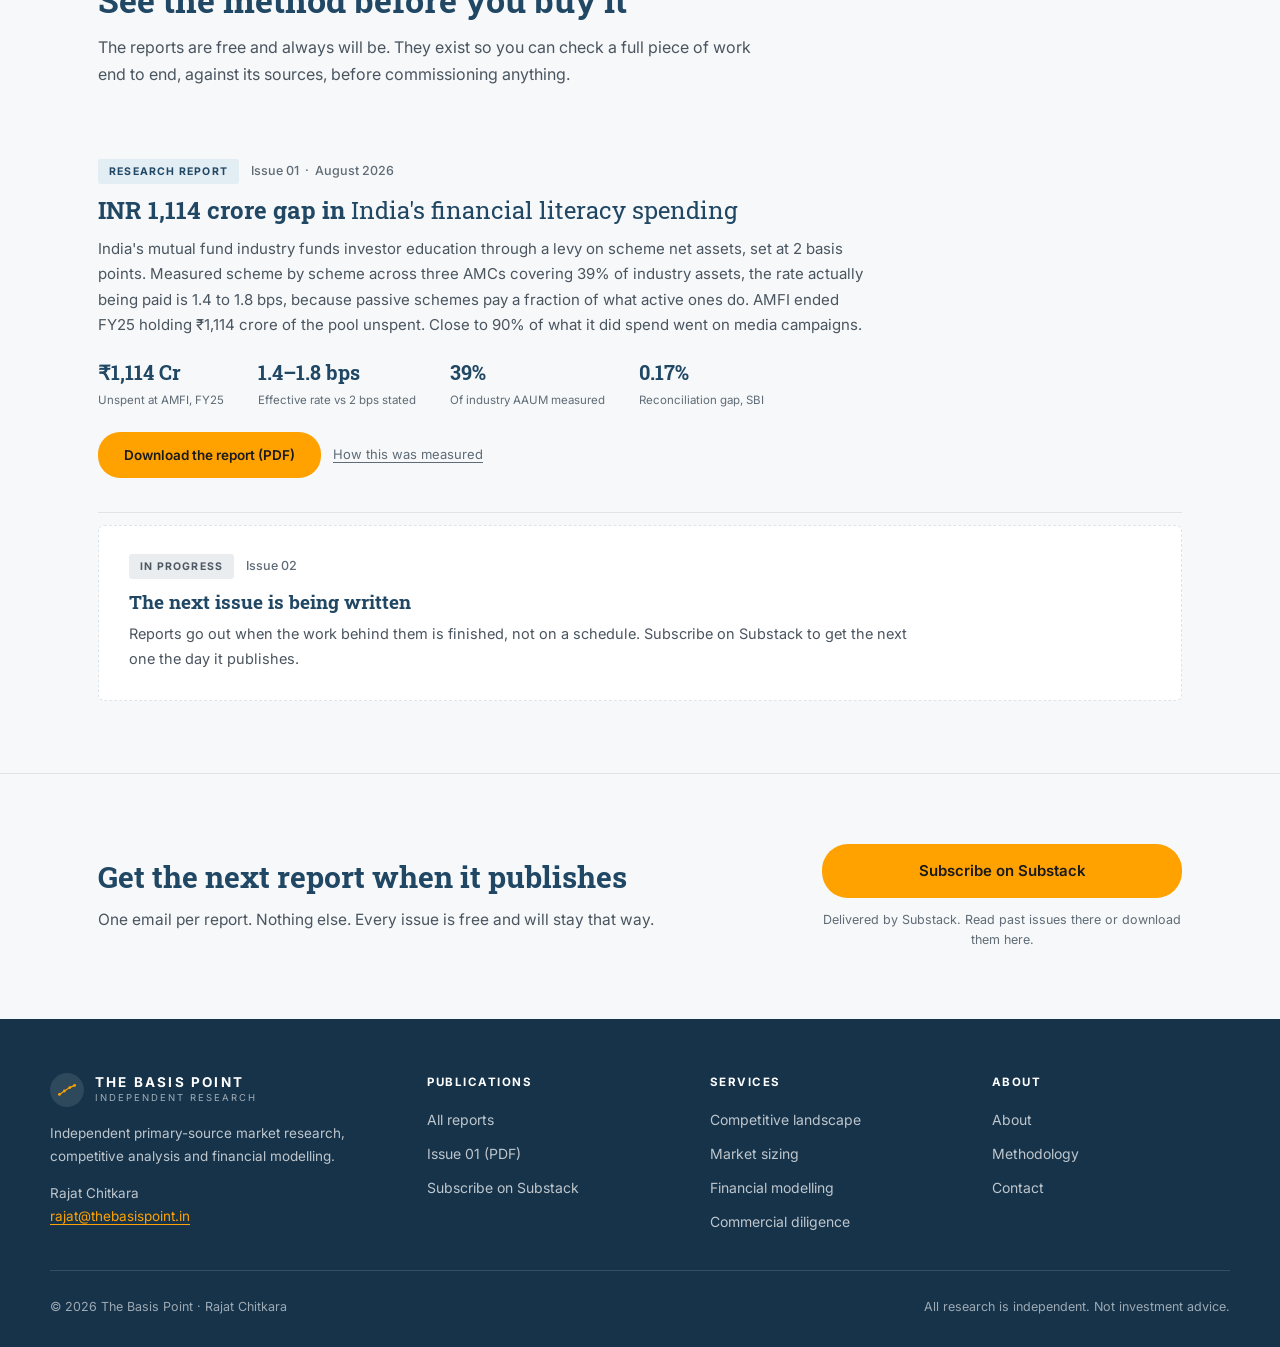
==== commit 7dad77d9: "Lead the hero on speed and reorder the landing page around it Headline becomes "Market research in d" ====
--- a/index.html
+++ b/index.html
@@ -3,7 +3,7 @@
 <head>
 <meta charset="UTF-8">
 <meta name="viewport" content="width=device-width, initial-scale=1.0">
-<title>The Basis Point — Independent Market Research</title>
+<title>The Basis Point — Market Research in Days, Not Weeks</title>
 <meta name="description" content="Primary-source market research delivered in days, not weeks. Competitive landscapes, market sizing and financial models built from filings and audited accounts. First version in three working days.">
 <link rel="canonical" href="https://thebasispoint.in/">
 
@@ -11,13 +11,13 @@
 <meta property="og:type" content="website">
 <meta property="og:site_name" content="The Basis Point">
 <meta property="og:url" content="https://thebasispoint.in/">
-<meta property="og:title" content="The Basis Point — Independent Market Research">
+<meta property="og:title" content="The Basis Point — Market Research in Days, Not Weeks">
 <meta property="og:description" content="Primary-source research, delivered in days not weeks. First version in three working days, every figure traceable to a document you can open yourself.">
 <meta property="og:image" content="https://thebasispoint.in/assets/img/og-cover.png">
 <meta property="og:image:width" content="1200">
 <meta property="og:image:height" content="630">
 <meta name="twitter:card" content="summary_large_image">
-<meta name="twitter:title" content="The Basis Point — Independent Market Research">
+<meta name="twitter:title" content="The Basis Point — Market Research in Days, Not Weeks">
 <meta name="twitter:description" content="Primary-source research, delivered in days not weeks.">
 <meta name="twitter:image" content="https://thebasispoint.in/assets/img/og-cover.png">
 <meta name="theme-color" content="#204764">
@@ -91,11 +91,11 @@
   <div class="hero-in">
     <div class="hero-copy">
       <p class="hero-kicker">Independent Research &middot; India</p>
-      <h1 class="hero-h1">Research built from <span class="amber">primary sources</span>, not consensus</h1>
+      <h1 class="hero-h1">Market research in <span class="amber">days</span>, not weeks</h1>
       <p class="hero-sub">
-        Competitive landscapes, market sizing and financial models, built from filings and audited
-        accounts and delivered in days. Most engagements land a first version in three working
-        days, with every figure traced to a document you can open yourself.
+        Competitive landscapes, market sizing and financial models, built from company filings and
+        audited accounts. Fixed fee, fixed delivery date, and every figure traced to a document you
+        can open yourself.
       </p>
       <div class="hero-cta">
         <a class="btn-amber" href="services.html">Commission research</a>
@@ -145,50 +145,6 @@
       and it still moves faster than the process it replaces: one analyst on the filings, no
       layers of review to sit through, so a first version reaches you inside a week.
     </p>
-  </div>
-</section>
-
-<!-- ═══ PUBLICATIONS ═══ -->
-<section class="pubs" id="reports">
-  <div class="wrap">
-
-    <article class="pub">
-      <div class="pub-meta">
-        <span class="pill pill-report">RESEARCH REPORT</span>
-        <span class="pub-date">Issue 01 &nbsp;·&nbsp; August 2026</span>
-      </div>
-      <h2 class="pub-h">INR 1,114 crore gap in <span class="light">India's financial literacy spending</span></h2>
-      <p class="pub-p">
-        India's mutual fund industry funds investor education through a levy on scheme net assets,
-        set at 2 basis points. Measured scheme by scheme across three AMCs covering 39% of industry
-        assets, the rate actually being paid is 1.4 to 1.8 bps, because passive schemes pay a
-        fraction of what active ones do. AMFI ended FY25 holding ₹1,114 crore of the pool unspent.
-        Close to 90% of what it did spend went on media campaigns.
-      </p>
-      <div class="pub-stats">
-        <div class="ps"><span class="ps-v">₹1,114 Cr</span><span class="ps-l">Unspent at AMFI, FY25</span></div>
-        <div class="ps"><span class="ps-v">1.4–1.8 bps</span><span class="ps-l">Effective rate vs 2 bps stated</span></div>
-        <div class="ps"><span class="ps-v">39%</span><span class="ps-l">Of industry AAUM measured</span></div>
-        <div class="ps"><span class="ps-v">0.17%</span><span class="ps-l">Reconciliation gap, SBI</span></div>
-      </div>
-      <div class="pub-actions">
-        <a class="btn-amber" href="reports/issue-01-financial-literacy-gap.pdf" download>Download the report (PDF)</a>
-        <a class="pub-note" href="methodology.html" style="text-decoration:underline;text-underline-offset:3px">How this was measured</a>
-      </div>
-    </article>
-
-    <div class="pub-next">
-      <div class="pub-meta">
-        <span class="pill pill-soon">IN PROGRESS</span>
-        <span class="pub-date">Issue 02</span>
-      </div>
-      <h2 class="pub-h">The next issue is being written</h2>
-      <p class="pub-p">
-        Reports go out when the work behind them is finished, not on a schedule.
-        Subscribe on Substack to get the next one the day it publishes.
-      </p>
-    </div>
-
   </div>
 </section>
 
@@ -339,6 +295,58 @@
   </div>
   <div class="sec-head" style="margin-top:38px">
     <a class="btn-amber" href="services.html">How an engagement works</a>
+  </div>
+</section>
+
+<!-- ═══ PUBLICATIONS ═══ -->
+<section class="pubs" id="reports" style="padding-top:70px">
+  <div class="sec-head" style="margin-bottom:36px">
+    <p class="sec-kicker">Published research</p>
+    <h2 class="sec-h2">See the method before you buy it</h2>
+    <p class="sec-sub">
+      The reports are free and always will be. They exist so you can check a full piece of work
+      end to end, against its sources, before commissioning anything.
+    </p>
+  </div>
+  <div class="wrap">
+
+    <article class="pub">
+      <div class="pub-meta">
+        <span class="pill pill-report">RESEARCH REPORT</span>
+        <span class="pub-date">Issue 01 &nbsp;·&nbsp; August 2026</span>
+      </div>
+      <h2 class="pub-h">INR 1,114 crore gap in <span class="light">India's financial literacy spending</span></h2>
+      <p class="pub-p">
+        India's mutual fund industry funds investor education through a levy on scheme net assets,
+        set at 2 basis points. Measured scheme by scheme across three AMCs covering 39% of industry
+        assets, the rate actually being paid is 1.4 to 1.8 bps, because passive schemes pay a
+        fraction of what active ones do. AMFI ended FY25 holding ₹1,114 crore of the pool unspent.
+        Close to 90% of what it did spend went on media campaigns.
+      </p>
+      <div class="pub-stats">
+        <div class="ps"><span class="ps-v">₹1,114 Cr</span><span class="ps-l">Unspent at AMFI, FY25</span></div>
+        <div class="ps"><span class="ps-v">1.4–1.8 bps</span><span class="ps-l">Effective rate vs 2 bps stated</span></div>
+        <div class="ps"><span class="ps-v">39%</span><span class="ps-l">Of industry AAUM measured</span></div>
+        <div class="ps"><span class="ps-v">0.17%</span><span class="ps-l">Reconciliation gap, SBI</span></div>
+      </div>
+      <div class="pub-actions">
+        <a class="btn-amber" href="reports/issue-01-financial-literacy-gap.pdf" download>Download the report (PDF)</a>
+        <a class="pub-note" href="methodology.html" style="text-decoration:underline;text-underline-offset:3px">How this was measured</a>
+      </div>
+    </article>
+
+    <div class="pub-next">
+      <div class="pub-meta">
+        <span class="pill pill-soon">IN PROGRESS</span>
+        <span class="pub-date">Issue 02</span>
+      </div>
+      <h2 class="pub-h">The next issue is being written</h2>
+      <p class="pub-p">
+        Reports go out when the work behind them is finished, not on a schedule.
+        Subscribe on Substack to get the next one the day it publishes.
+      </p>
+    </div>
+
   </div>
 </section>
 
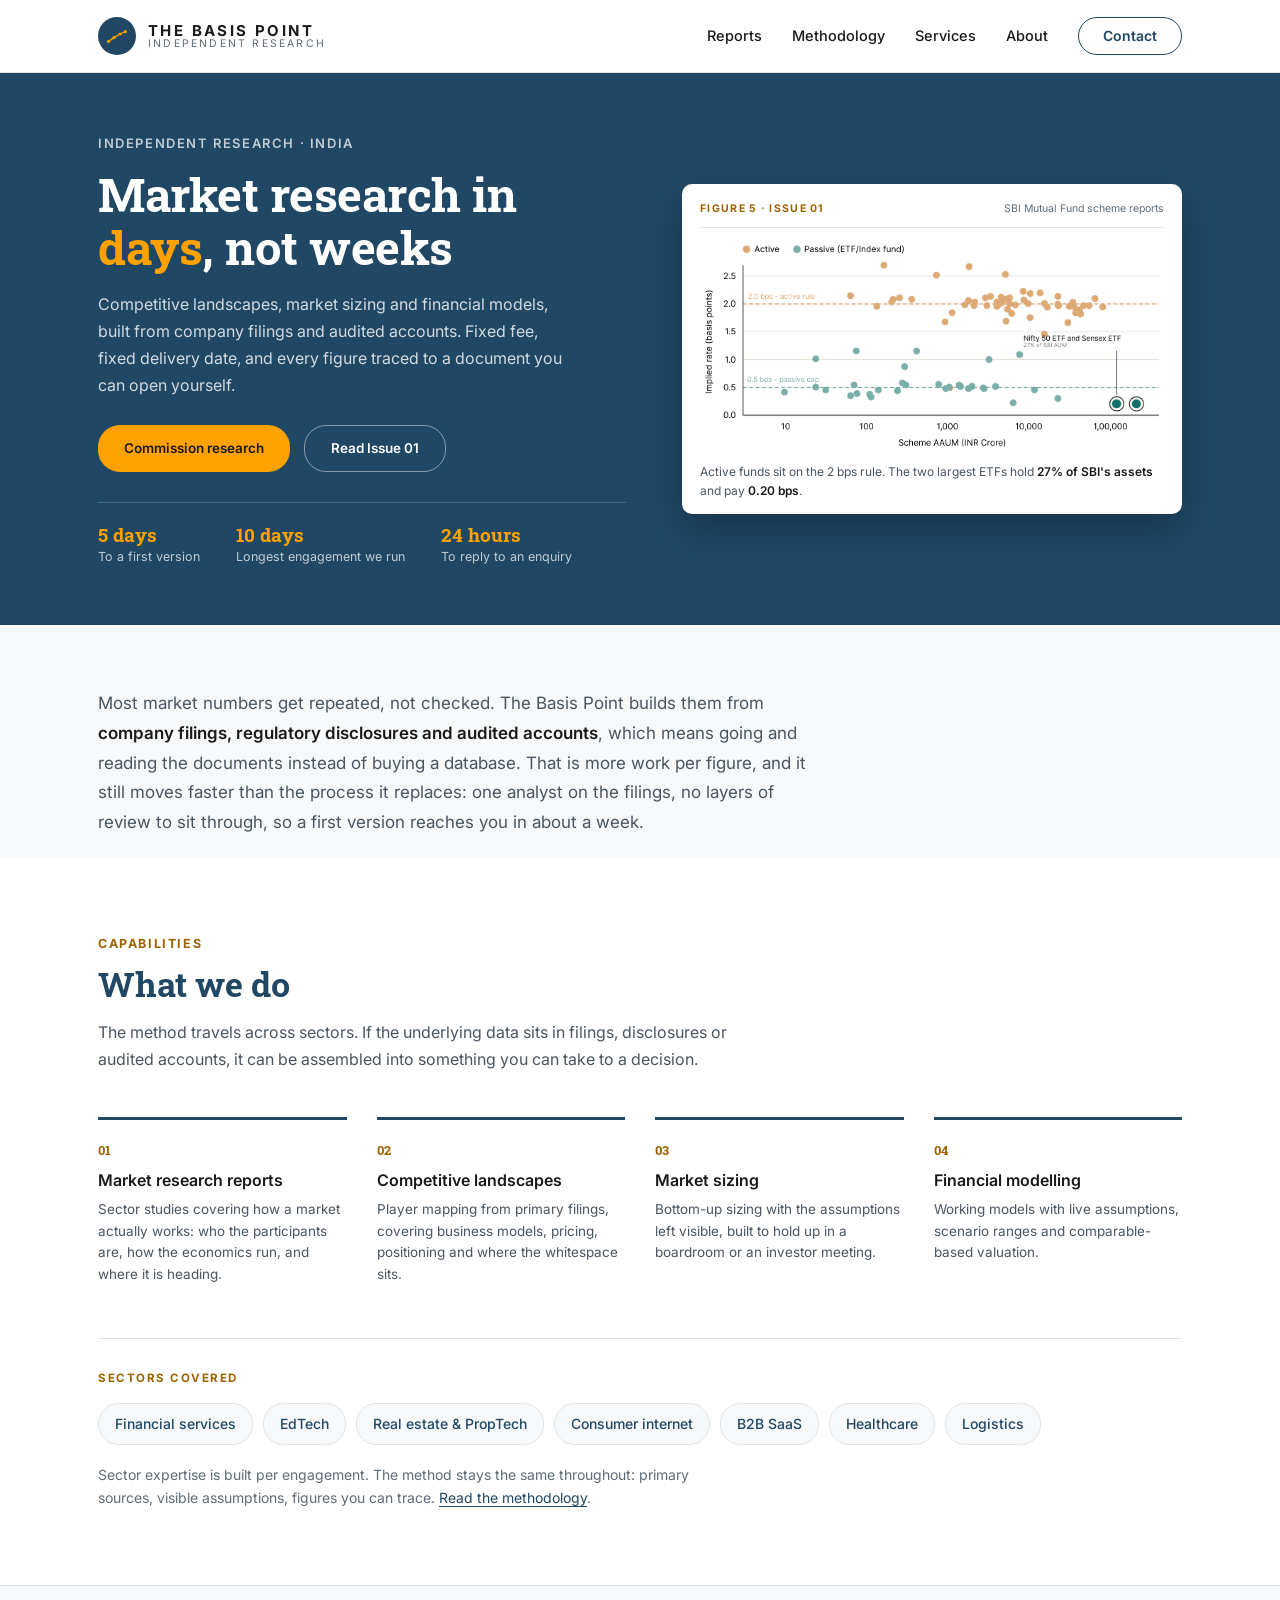
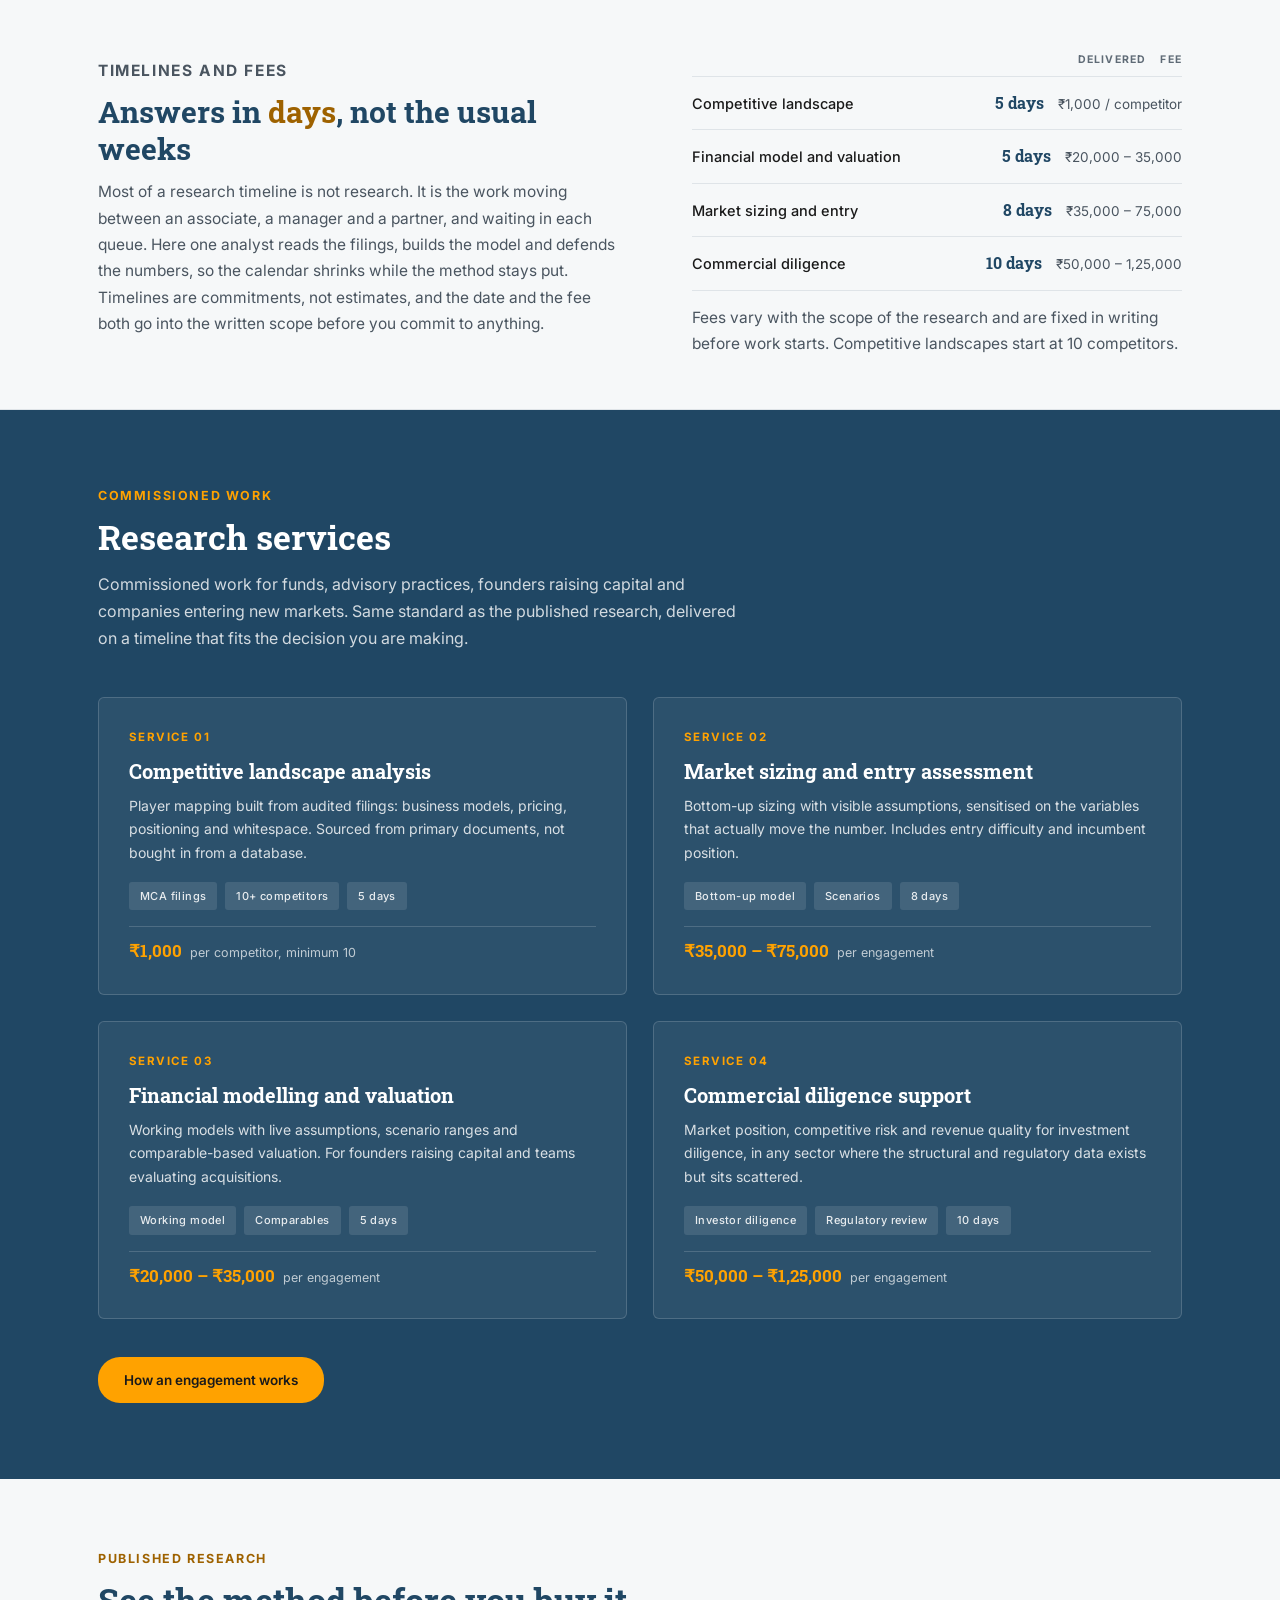
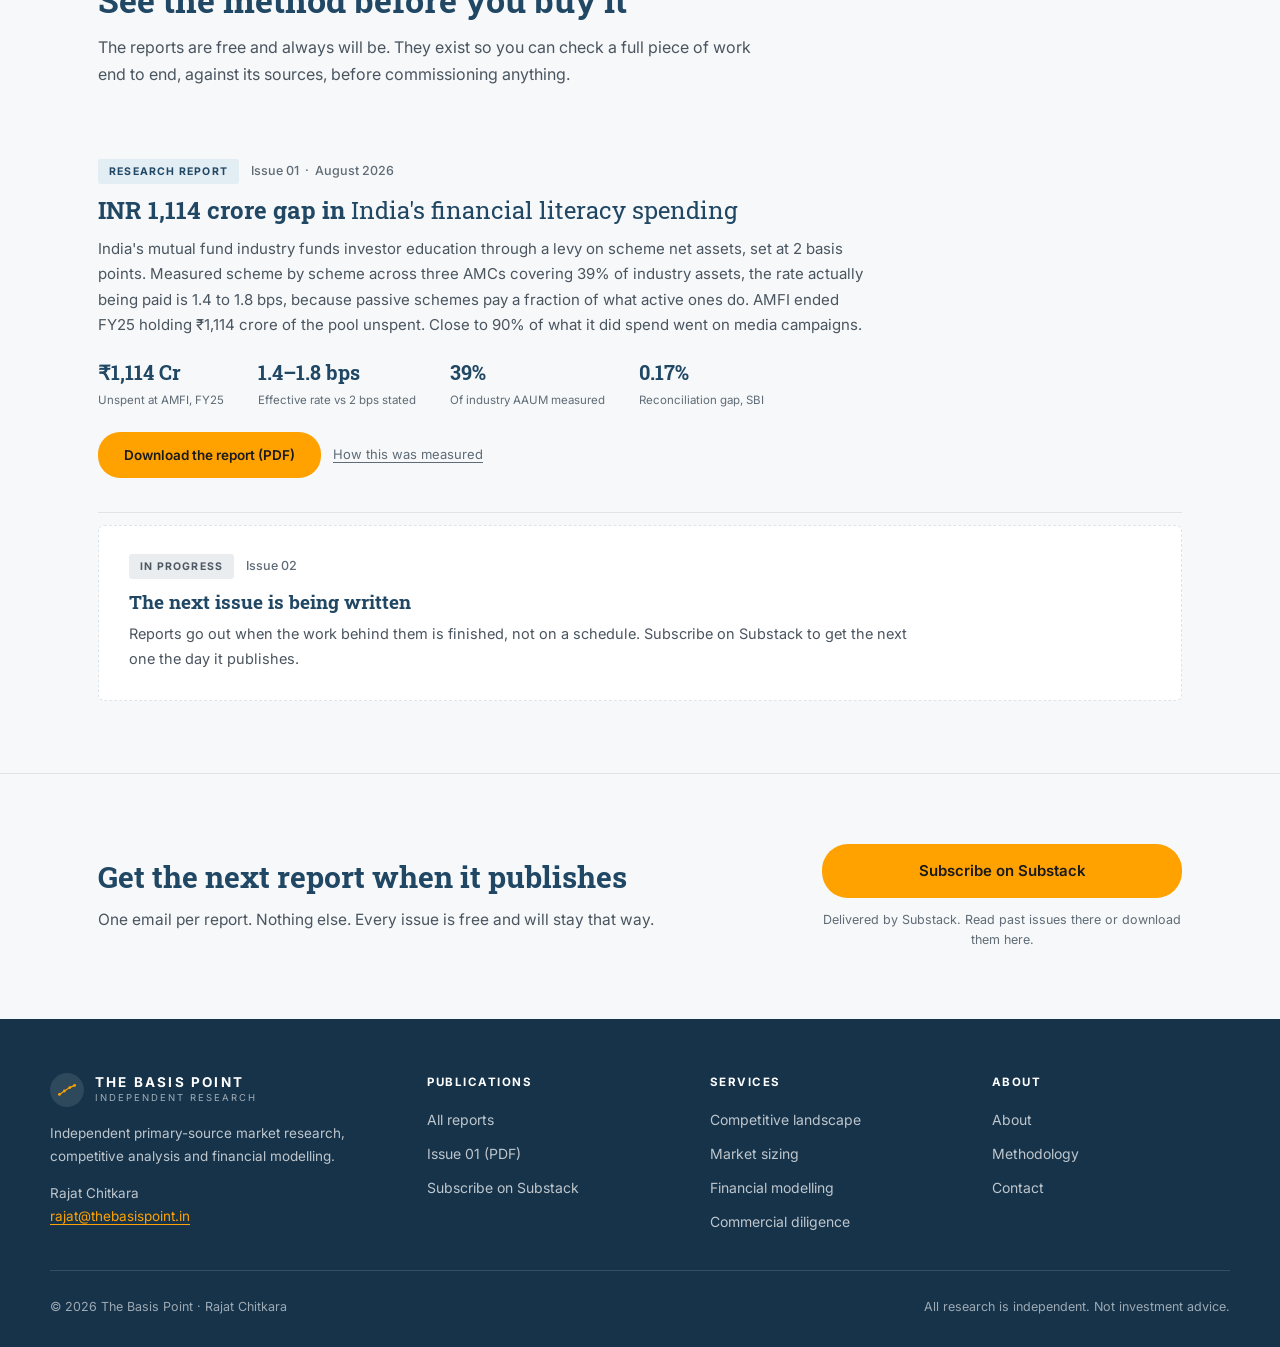
==== commit e751ed18: "Restore the earlier timelines and set a 10-competitor minimum Timelines go back to 5, 8, 5 and 10 da" ====
--- a/index.html
+++ b/index.html
@@ -4,7 +4,7 @@
 <meta charset="UTF-8">
 <meta name="viewport" content="width=device-width, initial-scale=1.0">
 <title>The Basis Point — Market Research in Days, Not Weeks</title>
-<meta name="description" content="Primary-source market research delivered in days, not weeks. Competitive landscapes, market sizing and financial models built from filings and audited accounts. First version in three working days.">
+<meta name="description" content="Primary-source market research delivered in days, not weeks. Competitive landscapes, market sizing and financial models built from filings and audited accounts. First version in five working days.">
 <link rel="canonical" href="https://thebasispoint.in/">
 
 <!-- Open Graph / social preview -->
@@ -12,7 +12,7 @@
 <meta property="og:site_name" content="The Basis Point">
 <meta property="og:url" content="https://thebasispoint.in/">
 <meta property="og:title" content="The Basis Point — Market Research in Days, Not Weeks">
-<meta property="og:description" content="Primary-source research, delivered in days not weeks. First version in three working days, every figure traceable to a document you can open yourself.">
+<meta property="og:description" content="Primary-source research, delivered in days not weeks. First version in five working days, every figure traceable to a document you can open yourself.">
 <meta property="og:image" content="https://thebasispoint.in/assets/img/og-cover.png">
 <meta property="og:image:width" content="1200">
 <meta property="og:image:height" content="630">
@@ -56,7 +56,7 @@
 <!-- ═══ NAV ═══ -->
 <nav class="nav">
   <div class="nav-in">
-    <a href="index.html" class="logo" aria-label="The Basis Point — home">
+    <a href="/" class="logo" aria-label="The Basis Point — home">
       <span class="logo-mark">
         <svg width="20" height="13" viewBox="0 0 20 13" aria-hidden="true" focusable="false">
           <circle cx="1.6" cy="11.4" r="1.6" fill="#FFA200"/>
@@ -103,11 +103,11 @@
       </div>
       <div class="hero-facts">
         <div class="hf">
-          <span class="hf-v">3 days</span>
+          <span class="hf-v">5 days</span>
           <span class="hf-l">To a first version</span>
         </div>
         <div class="hf">
-          <span class="hf-v">7 days</span>
+          <span class="hf-v">10 days</span>
           <span class="hf-l">Longest engagement we run</span>
         </div>
         <div class="hf">
@@ -143,7 +143,7 @@
       <strong>company filings, regulatory disclosures and audited accounts</strong>, which means
       going and reading the documents instead of buying a database. That is more work per figure,
       and it still moves faster than the process it replaces: one analyst on the filings, no
-      layers of review to sit through, so a first version reaches you inside a week.
+      layers of review to sit through, so a first version reaches you in about a week.
     </p>
   </div>
 </section>
@@ -224,25 +224,25 @@
       </div>
       <div class="speed-row">
         <span class="speed-what">Competitive landscape</span>
-        <span class="speed-them">3 days</span>
+        <span class="speed-them">5 days</span>
         <span class="speed-us">₹1,000 / competitor</span>
       </div>
       <div class="speed-row">
         <span class="speed-what">Financial model and valuation</span>
-        <span class="speed-them">3 days</span>
+        <span class="speed-them">5 days</span>
         <span class="speed-us">₹20,000 &ndash; 35,000</span>
       </div>
       <div class="speed-row">
         <span class="speed-what">Market sizing and entry</span>
-        <span class="speed-them">5 days</span>
+        <span class="speed-them">8 days</span>
         <span class="speed-us">₹35,000 &ndash; 75,000</span>
       </div>
       <div class="speed-row">
         <span class="speed-what">Commercial diligence</span>
-        <span class="speed-them">7 days</span>
+        <span class="speed-them">10 days</span>
         <span class="speed-us">₹50,000 &ndash; 1,25,000</span>
       </div>
-      <p class="speed-note">Fees vary with the scope of the research and are fixed in writing before work starts.</p>
+      <p class="speed-note">Fees vary with the scope of the research and are fixed in writing before work starts. Competitive landscapes start at 10 competitors.</p>
     </div>
   </div>
 </section>
@@ -264,15 +264,15 @@
       <p class="srv-n">SERVICE 01</p>
       <h3 class="srv-h">Competitive landscape analysis</h3>
       <p class="srv-p">Player mapping built from audited filings: business models, pricing, positioning and whitespace. Sourced from primary documents, not bought in from a database.</p>
-      <div class="srv-tags"><span class="stag">MCA filings</span><span class="stag">30–50 players</span><span class="stag">3 days</span></div>
-      <p class="srv-price"><b>₹1,000</b> <span>per competitor</span></p>
+      <div class="srv-tags"><span class="stag">MCA filings</span><span class="stag">10+ competitors</span><span class="stag">5 days</span></div>
+      <p class="srv-price"><b>₹1,000</b> <span>per competitor, minimum 10</span></p>
     </div>
 
     <div class="srv">
       <p class="srv-n">SERVICE 02</p>
       <h3 class="srv-h">Market sizing and entry assessment</h3>
       <p class="srv-p">Bottom-up sizing with visible assumptions, sensitised on the variables that actually move the number. Includes entry difficulty and incumbent position.</p>
-      <div class="srv-tags"><span class="stag">Bottom-up model</span><span class="stag">Scenarios</span><span class="stag">5 days</span></div>
+      <div class="srv-tags"><span class="stag">Bottom-up model</span><span class="stag">Scenarios</span><span class="stag">8 days</span></div>
       <p class="srv-price"><b>₹35,000 – ₹75,000</b> <span>per engagement</span></p>
     </div>
 
@@ -280,7 +280,7 @@
       <p class="srv-n">SERVICE 03</p>
       <h3 class="srv-h">Financial modelling and valuation</h3>
       <p class="srv-p">Working models with live assumptions, scenario ranges and comparable-based valuation. For founders raising capital and teams evaluating acquisitions.</p>
-      <div class="srv-tags"><span class="stag">Working model</span><span class="stag">Comparables</span><span class="stag">3 days</span></div>
+      <div class="srv-tags"><span class="stag">Working model</span><span class="stag">Comparables</span><span class="stag">5 days</span></div>
       <p class="srv-price"><b>₹20,000 – ₹35,000</b> <span>per engagement</span></p>
     </div>
 
@@ -288,7 +288,7 @@
       <p class="srv-n">SERVICE 04</p>
       <h3 class="srv-h">Commercial diligence support</h3>
       <p class="srv-p">Market position, competitive risk and revenue quality for investment diligence, in any sector where the structural and regulatory data exists but sits scattered.</p>
-      <div class="srv-tags"><span class="stag">Investor diligence</span><span class="stag">Regulatory review</span><span class="stag">7 days</span></div>
+      <div class="srv-tags"><span class="stag">Investor diligence</span><span class="stag">Regulatory review</span><span class="stag">10 days</span></div>
       <p class="srv-price"><b>₹50,000 – ₹1,25,000</b> <span>per engagement</span></p>
     </div>
 
